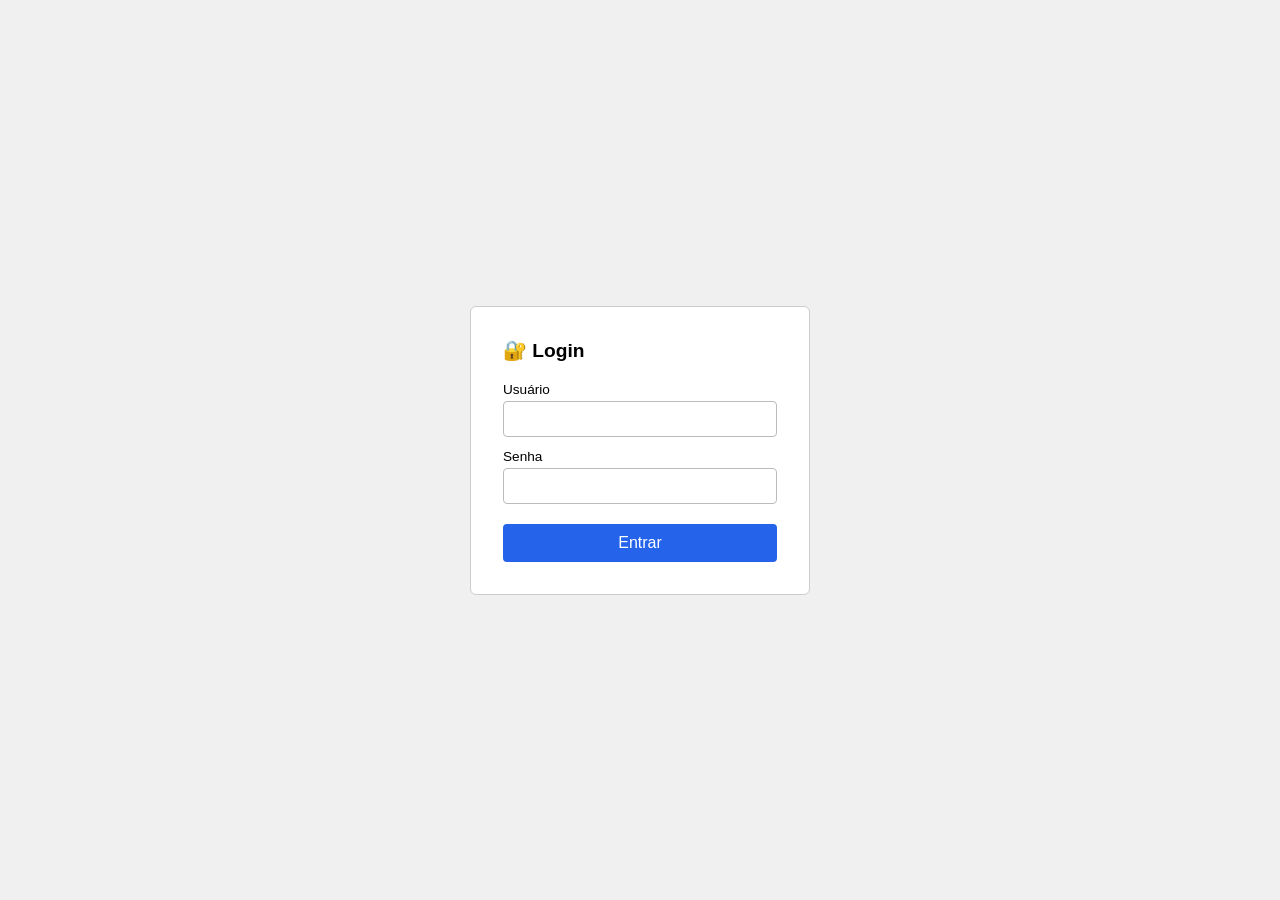
==== src/index.html @ 7e65fc4c "feat: substituir select de cliente por search box autocomplete no modal de agendamento" ====
<!DOCTYPE html>
<html lang="pt-BR">

<head>
  <meta charset="UTF-8" />
  <meta name="viewport" content="width=device-width, initial-scale=1" />
  <title>Agenda</title>
  <link rel="stylesheet" href="./css/style.css" />
  <style>
    /* ── Autocomplete cliente ── */
    .cliente-search-wrapper {
      position: relative;
    }
    .cliente-search-wrapper input {
      width: 100%;
    }
    #agend-cliente-dropdown {
      display: none;
      position: absolute;
      top: calc(100% + 2px);
      left: 0;
      right: 0;
      background: var(--surface, #fff);
      border: 1px solid var(--border, #ddd);
      border-radius: var(--radius, 6px);
      box-shadow: 0 4px 16px rgba(0,0,0,.12);
      max-height: 220px;
      overflow-y: auto;
      z-index: 1000;
    }
    #agend-cliente-dropdown.open {
      display: block;
    }
    .cliente-option {
      padding: 9px 12px;
      cursor: pointer;
      font-size: 13px;
      border-bottom: 1px solid var(--border, #eee);
      transition: background .12s;
    }
    .cliente-option:last-child {
      border-bottom: none;
    }
    .cliente-option:hover,
    .cliente-option.focused {
      background: var(--primary-light, #e8f4f5);
    }
    .cliente-option span.match {
      font-weight: 700;
      color: var(--primary, #01696f);
    }
    .cliente-option .sub {
      font-size: 11px;
      color: var(--text-muted, #888);
      margin-left: 4px;
    }
    .cliente-search-clear {
      position: absolute;
      right: 10px;
      top: 50%;
      transform: translateY(-50%);
      background: none;
      border: none;
      cursor: pointer;
      color: var(--text-muted, #888);
      font-size: 16px;
      line-height: 1;
      display: none;
      padding: 0;
    }
  </style>
</head>

<body>
  <div id="app">

    <aside id="sidebar">
      <div class="brand">
        <img src="./logo.png" alt="Beauty &amp; Beauty" class="sidebar-logo">
      </div>
      <nav>
        <a class="nav-link" data-page="dashboard"><span class="icon">📊</span> Dashboard</a>
        <a class="nav-link" data-page="calendario"><span class="icon">📅</span> Calendário</a>
        <a class="nav-link" data-page="agendamentos"><span class="icon">📋</span> Agendamentos</a>
        <a class="nav-link" data-page="clientes"><span class="icon">👤</span> Clientes</a>
        <a class="nav-link" data-page="procedimentos"><span class="icon">💆</span> Procedimentos</a>
        <a class="nav-link" data-page="financeiro"><span class="icon">💰</span> Financeiro</a>
        <a class="nav-link" data-page="promocoes"><span class="icon">🏷️</span> Promoções</a>
      </nav>
    </aside>

    <main id="content">
      <div id="page-dashboard" class="page"></div>
      <div id="page-calendario" class="page hidden"></div>
      <div id="page-agendamentos" class="page hidden"></div>
      <div id="page-clientes" class="page hidden"></div>
      <div id="page-procedimentos" class="page hidden"></div>
      <div id="page-financeiro" class="page hidden"></div>
      <div id="page-promocoes" class="page hidden"></div>
    </main>
  </div>

  <div id="toast-container"></div>

<!-- ══════════════════════════════════════════════════════
     MODAL — AGENDAMENTO
══════════════════════════════════════════════════════ -->
<div id="modal-agendamento" class="modal-overlay hidden" onclick="fecharModal('modal-agendamento')">
  <div class="modal modal-lg" onclick="event.stopPropagation()">
    <div class="modal-header">
      <h2 id="modal-agend-title">Novo Agendamento</h2>
      <button class="modal-close" onclick="fecharModal('modal-agendamento')">✕</button>
    </div>
    <div class="modal-body">
      <input type="hidden" id="agend-id"/>
      <input type="hidden" id="agend-cliente"/>

      <!-- Cliente + Data/Hora -->
      <div class="form-row">
        <div class="form-group" style="flex:2">
          <label>Cliente *</label>
          <div class="cliente-search-wrapper">
            <input
              type="text"
              id="agend-cliente-input"
              placeholder="🔍 Buscar cliente pelo nome..."
              autocomplete="off"
              oninput="_agendFiltrarClientes(this.value)"
              onkeydown="_agendSearchKeydown(event)"
              onfocus="_agendFiltrarClientes(this.value)"
            />
            <button class="cliente-search-clear" id="agend-cliente-clear" onclick="_agendLimparCliente()" tabindex="-1">×</button>
            <div id="agend-cliente-dropdown"></div>
          </div>
        </div>
        <div class="form-group" style="flex:1">
          <label>Data e Hora *</label>
          <input type="datetime-local" id="agend-data-hora"
            onchange="_agendDataHora = this.value; _agendRecalcularPromocao()"/>
        </div>
      </div>

      <!-- Procedimentos -->
      <div class="form-group">
        <label style="display:flex;justify-content:space-between;align-items:center">
          <span>Procedimentos *</span>
          <button class="btn btn-secondary btn-sm" onclick="_agendAdicionarProc()">+ Adicionar</button>
        </label>
        <div id="agend-procs-lista" style="display:flex;flex-direction:column;gap:8px;margin-top:4px"></div>
      </div>

      <!-- Totais -->
      <div style="display:flex;gap:16px;margin-top:4px;background:var(--surface-2);border-radius:var(--radius);padding:10px 14px">
        <span style="font-size:12px;color:var(--text-muted)">
          ⏱ Duração total: <strong id="agend-total-duracao">0 min</strong>
        </span>
        <span style="font-size:12px;color:var(--text-muted)">
          💰 Subtotal: <strong id="agend-total-valor">R$ 0,00</strong>
        </span>
      </div>

      <!-- Promoção info -->
      <div id="agend-promo-info"></div>

      <!-- Controles de promoção (apenas gerente) -->
      <div id="agend-promo-controles" style="display:none;gap:8px;margin-top:6px;flex-wrap:wrap;align-items:center">
        <button class="btn btn-secondary btn-sm" onclick="
          _agendAplicarPromoAuto = true;
          _agendPromoOverrideId  = null;
          const v = document.getElementById('agend-valor');
          v.dataset.manualOverride = '0';
          _agendRecalcularPromocao();
        ">🔄 Reaplicar promoção automática</button>

        <button class="btn btn-secondary btn-sm" onclick="
          _agendAplicarPromoAuto = false;
          _agendPromoOverrideId  = null;
          _agendPromocaoAtual    = null;
          document.getElementById('agend-promo-info').innerHTML = '';
          _agendRecalcular();
        ">❌ Remover promoção</button>
      </div>

      <!-- Valor cobrado + Status -->
      <div class="form-row" style="margin-top:8px">
        <div class="form-group" style="flex:1">
          <label id="agend-valor-label">Valor cobrado (R$)</label>
          <input type="number" id="agend-valor" step="0.01" min="0"
            oninput="this.dataset.manualOverride = '1'"
            placeholder="0,00"/>
        </div>
        <div class="form-group" style="flex:1">
          <label>Status</label>
          <select id="agend-status">
            <option value="agendado">🕐 Agendado</option>
            <option value="concluido">✅ Concluído</option>
            <option value="cancelado">❌ Cancelado</option>
          </select>
        </div>
      </div>

      <!-- Observações -->
      <div class="form-group">
        <label>Observações</label>
        <textarea id="agend-obs" rows="2" placeholder="Observações opcionais..."></textarea>
      </div>
    </div>

    <div class="modal-footer">
      <button id="agend-whatsapp-btn" class="btn btn-whatsapp"
        style="display:none;margin-right:auto"
        onclick="_agendWhatsApp()">
        💬 WhatsApp
      </button>
      <button class="btn btn-secondary" onclick="fecharModal('modal-agendamento')">Cancelar</button>
      <button class="btn btn-primary" onclick="salvarAgendamento()">💾 Salvar</button>
    </div>
  </div>
</div>

<!-- ══════════════════════════════════════════════════════
     MODAL — PROMOÇÃO
══════════════════════════════════════════════════════ -->
<div id="modal-promocao" class="modal-overlay hidden">
  <div class="modal modal-lg">
    <div class="modal-header">
      <h2 id="modal-promo-title">Nova Promoção</h2>
      <button class="modal-close" onclick="fecharModal('modal-promocao')">✕</button>
    </div>
    <div class="modal-body">
      <input type="hidden" id="promo-id"/>

      <!-- Nome + Ativa -->
      <div class="form-row">
        <div class="form-group" style="flex:3">
          <label>Nome *</label>
          <input type="text" id="promo-nome" placeholder="Ex: Combo Verão"/>
        </div>
        <div class="form-group" style="flex:1;display:flex;align-items:center;gap:8px;padding-top:22px">
          <input type="checkbox" id="promo-ativa" style="width:auto"/>
          <label for="promo-ativa" style="margin:0;cursor:pointer;text-transform:none;font-size:13px;letter-spacing:0">Ativa</label>
        </div>
      </div>

      <!-- Tipo desconto + Valor -->
      <div class="form-row">
        <div class="form-group">
          <label>Tipo de Desconto</label>
          <select id="promo-tipo-desconto" onchange="_promoAtualizarLabelValor()">
            <option value="percentual">% Percentual — ex: 10% de desconto</option>
            <option value="reais">R$ Subtrair — ex: R$ 50 de desconto no total</option>
            <option value="valor_fixo">R$ Valor Fixo — substitui o total por um valor definido</option>
          </select>
        </div>
        <div class="form-group">
          <label id="promo-label-valor">Percentual de Desconto (%)</label>
          <input type="number" id="promo-valor-desconto" step="0.01" min="0" placeholder="Ex: 10 (= 10%)"/>
        </div>
      </div>

      <!-- Modo + Qtd mínima + Limite -->
      <div class="form-row">
        <div class="form-group">
          <label>Modo de Aplicação</label>
          <select id="promo-modo-itens">
            <option value="lista_fechada">Combo fechado — todos os itens das regras</option>
            <option value="minimo">Mínimo — basta atingir a quantidade mínima</option>
          </select>
        </div>
        <div class="form-group">
          <label title="Só usado no modo Mínimo: quantos itens precisam estar no agendamento para a promoção ser aplicada">Itens mínimos ❓</label>
          <input type="number" id="promo-qtd-min" min="1" placeholder="Ex: 2 (modo Mínimo)"/>
        </div>
        <div class="form-group">
          <label>Limite de Usos</label>
          <input type="number" id="promo-limite-usos" min="1" placeholder="Ilimitado"/>
        </div>
      </div>

      <!-- Vigência -->
      <div class="form-row">
        <div class="form-group">
          <label>Data Início</label>
          <input type="date" id="promo-data-inicio"/>
        </div>
        <div class="form-group">
          <label>Data Fim</label>
          <input type="date" id="promo-data-fim"/>
        </div>
      </div>

      <!-- Dias da semana -->
      <div class="form-group">
        <label>Dias da Semana <span style="font-weight:400;text-transform:none;letter-spacing:0">(vazio = todos os dias)</span></label>
        <div id="promo-dias-semana" style="display:flex;flex-wrap:wrap;gap:10px;margin-top:6px">
          <label style="display:flex;align-items:center;gap:4px;cursor:pointer;font-weight:400;text-transform:none;letter-spacing:0;font-size:13px"><input type="checkbox" value="0" style="width:auto"/> Dom</label>
          <label style="display:flex;align-items:center;gap:4px;cursor:pointer;font-weight:400;text-transform:none;letter-spacing:0;font-size:13px"><input type="checkbox" value="1" style="width:auto"/> Seg</label>
          <label style="display:flex;align-items:center;gap:4px;cursor:pointer;font-weight:400;text-transform:none;letter-spacing:0;font-size:13px"><input type="checkbox" value="2" style="width:auto"/> Ter</label>
          <label style="display:flex;align-items:center;gap:4px;cursor:pointer;font-weight:400;text-transform:none;letter-spacing:0;font-size:13px"><input type="checkbox" value="3" style="width:auto"/> Qua</label>
          <label style="display:flex;align-items:center;gap:4px;cursor:pointer;font-weight:400;text-transform:none;letter-spacing:0;font-size:13px"><input type="checkbox" value="4" style="width:auto"/> Qui</label>
          <label style="display:flex;align-items:center;gap:4px;cursor:pointer;font-weight:400;text-transform:none;letter-spacing:0;font-size:13px"><input type="checkbox" value="5" style="width:auto"/> Sex</label>
          <label style="display:flex;align-items:center;gap:4px;cursor:pointer;font-weight:400;text-transform:none;letter-spacing:0;font-size:13px"><input type="checkbox" value="6" style="width:auto"/> Sáb</label>
        </div>
      </div>

      <!-- Regras de itens -->
      <div class="form-group" style="margin-top:4px">
        <label style="font-weight:700">Regras de Itens</label>
        <p style="font-size:12px;color:var(--text-muted);margin-bottom:8px;text-transform:none;letter-spacing:0;font-weight:400">
          Defina quais procedimentos/variantes fazem parte desta promoção.
        </p>
        <table style="margin-bottom:10px">
          <thead>
            <tr>
              <th>Procedimento</th>
              <th>Variante</th>
              <th style="text-align:center;width:60px">Qtd</th>
              <th style="width:40px"></th>
            </tr>
          </thead>
          <tbody id="promo-regras-tbody"></tbody>
        </table>

        <!-- Formulário de nova regra -->
        <div style="background:var(--surface-2,var(--color-surface-offset));border:1px solid var(--border,var(--color-border));border-radius:8px;padding:12px">
          <p class="section-label" style="margin-bottom:10px">Adicionar item à regra</p>
          <div class="form-row" style="align-items:flex-end">
            <div class="form-group" style="margin-bottom:0">
              <label>Procedimento</label>
              <select id="promo-regra-proc" onchange="_promoOnProcChange()">
                <option value="">— Selecione —</option>
              </select>
            </div>
            <div class="form-group" style="margin-bottom:0">
              <label>Variante <span style="font-weight:400;text-transform:none;letter-spacing:0">(opcional)</span></label>
              <select id="promo-regra-var">
                <option value="">— Nenhuma / Qualquer variante —</option>
              </select>
            </div>
            <div class="form-group" style="margin-bottom:0;max-width:90px">
              <label>Quantidade</label>
              <input type="number" id="promo-regra-qtd" value="1" min="1"/>
            </div>
            <div style="padding-bottom:0">
              <button class="btn btn-secondary btn-sm" onclick="_promoAdicionarRegra()">+ Adicionar</button>
            </div>
          </div>
        </div>
      </div>
    </div>

    <div class="modal-footer">
      <button class="btn btn-secondary" onclick="fecharModal('modal-promocao')">Cancelar</button>
      <button class="btn btn-primary" onclick="salvarPromocao()">💾 Salvar</button>
    </div>
  </div>
</div>

  <!-- ═══ MODAL CLIENTE (Ficha de Anamnese) ═══ -->
  <div id="modal-cliente" class="modal-overlay hidden">
    <div class="modal modal-lg">
      <div class="modal-header">
        <h2 id="modal-cliente-title">Nova Ficha de Anamnese</h2>
        <button class="modal-close" onclick="fecharModal('modal-cliente')">✕</button>
      </div>
      <div class="modal-body" style="min-height:480px">
        <input type="hidden" id="cli-id" />

        <div class="tabs">
          <button class="tab-btn active" onclick="switchTab('tab-dados',this)">📋 Dados Pessoais</button>
          <button class="tab-btn" onclick="switchTab('tab-proc',this)">💆 Procedimentos</button>
          <button class="tab-btn" onclick="switchTab('tab-saude',this)">🏥 Saúde</button>
        </div>

        <!-- ABA 1 — DADOS PESSOAIS -->
        <div id="tab-dados" class="tab-content" style="min-height:420px">
          <div class="form-row">
            <div class="form-group" style="grid-column:1/-1">
              <label>Nome Completo *</label>
              <input type="text" id="cli-nome" />
            </div>
          </div>
          <div class="form-row">
            <div class="form-group">
              <label>Data de Nascimento</label>
              <input type="date" id="cli-nasc" />
            </div>
            <div class="form-group">
              <label>CPF *</label>
              <input type="text" id="cli-cpf" placeholder="000.000.000-00" maxlength="14" required
                oninput="formatarCPF(this)" />
            </div>
          </div>
          <div class="form-row">
            <div class="form-group">
              <label>Telefone / WhatsApp *</label>
              <input type="tel" id="cli-telefone" placeholder="(00) 00000-0000" maxlength="15" required
                oninput="formatarTelefone(this)" />
            </div>
          </div>
          <div class="form-row">
            <div class="form-group" style="grid-column:1/-1">
              <label>Endereço</label>
              <input type="text" id="cli-endereco" />
            </div>
          </div>
          <div class="form-row">
            <div class="form-group">
              <label>Cidade</label>
              <input type="text" id="cli-cidade" />
            </div>
            <div class="form-group" style="max-width:100px">
              <label>UF</label>
              <input type="text" id="cli-uf" maxlength="2" placeholder="GO" />
            </div>
          </div>
        </div>

        <!-- ABA 2 — PROCEDIMENTOS -->
        <div id="tab-proc" class="tab-content hidden" style="min-height:420px">
          <p class="section-label">Procedimentos de interesse</p>
          <div id="cli-proc-interesse-list" class="check-group" style="flex-wrap:wrap;gap:10px">
            <!-- preenchido via JS -->
          </div>
        </div>

        <!-- ABA 3 — SAÚDE -->
        <div id="tab-saude" class="tab-content hidden" style="min-height:420px">
          <div class="anamnese-row">
            <span>Medicamento em uso?</span>
            <label><input type="radio" name="r-med" value="1" /> Sim</label>
            <label><input type="radio" name="r-med" value="0" checked /> Não</label>
            <input type="text" id="cli-med-qual" placeholder="Qual?" class="inline-input" />
          </div>
          <div class="anamnese-row">
            <span>Roacutan?</span>
            <label><input type="radio" name="r-roac" value="1" /> Sim</label>
            <label><input type="radio" name="r-roac" value="0" checked /> Não</label>
            <span style="margin-left:12px">Tto. Vitiligo?</span>
            <label><input type="radio" name="r-vitil" value="1" /> Sim</label>
            <label><input type="radio" name="r-vitil" value="0" checked /> Não</label>
          </div>
          <div class="anamnese-row">
            <span>Alergia a medicamento?</span>
            <label><input type="radio" name="r-alergia" value="1" /> Sim</label>
            <label><input type="radio" name="r-alergia" value="0" checked /> Não</label>
            <input type="text" id="cli-alergia-qual" placeholder="Qual?" class="inline-input" />
          </div>
          <div class="anamnese-row">
            <span>Tratamento dermato/estético?</span>
            <label><input type="radio" name="r-derm" value="1" /> Sim</label>
            <label><input type="radio" name="r-derm" value="0" checked /> Não</label>
            <input type="text" id="cli-derm-qual" placeholder="Qual?" class="inline-input" />
            <span style="margin-left:8px">Ácidos?</span>
            <label><input type="radio" name="r-acidos" value="1" /> Sim</label>
            <label><input type="radio" name="r-acidos" value="0" checked /> Não</label>
          </div>
          <div class="anamnese-row">
            <span>Já fez cirurgia?</span>
            <label><input type="radio" name="r-cir" value="1" /> Sim</label>
            <label><input type="radio" name="r-cir" value="0" checked /> Não</label>
            <input type="text" id="cli-cir-qual" placeholder="Qual?" class="inline-input" />
          </div>
          <div class="anamnese-row">
            <span>Anticoncepcional?</span>
            <label><input type="radio" name="r-anti" value="1" /> Sim</label>
            <label><input type="radio" name="r-anti" value="0" checked /> Não</label>
            <input type="text" id="cli-anti-qual" placeholder="Especifique" class="inline-input" />
          </div>
          <div class="anamnese-row">
            <span>Histórico oncológico?</span>
            <label><input type="radio" name="r-onco" value="1" /> Sim</label>
            <label><input type="radio" name="r-onco" value="0" checked /> Não</label>
            <input type="text" id="cli-onco-qual" placeholder="Qual?" class="inline-input" />
          </div>
          <div class="anamnese-row">
            <span>Acompanhamento médico?</span>
            <label><input type="radio" name="r-acomp" value="1" /> Sim</label>
            <label><input type="radio" name="r-acomp" value="0" checked /> Não</label>
            <input type="text" id="cli-acomp-qual" placeholder="Qual?" class="inline-input" />
          </div>
          <div class="anamnese-row">
            <span>Epilepsia?</span>
            <label><input type="radio" name="r-epil" value="1" /> Sim</label>
            <label><input type="radio" name="r-epil" value="0" checked /> Não</label>
          </div>
          <div class="anamnese-row">
            <span>Alteração hormonal?</span>
            <label><input type="radio" name="r-horm" value="1" /> Sim</label>
            <label><input type="radio" name="r-horm" value="0" checked /> Não</label>
            <input type="text" id="cli-horm-qual" placeholder="Qual?" class="inline-input" />
            <span style="margin-left:8px">Hirsutismo?</span>
            <label><input type="radio" name="r-hirsu" value="1" /> Sim</label>
            <label><input type="radio" name="r-hirsu" value="0" checked /> Não</label>
          </div>
          <div class="anamnese-row">
            <span>Gestante?</span>
            <label><input type="radio" name="r-gest" value="1" /> Sim</label>
            <label><input type="radio" name="r-gest" value="0" checked /> Não</label>
            <span style="margin-left:10px">Lactante?</span>
            <label><input type="radio" name="r-lact" value="1" /> Sim</label>
            <label><input type="radio" name="r-lact" value="0" checked /> Não</label>
            <span style="margin-left:10px">Herpes?</span>
            <label><input type="radio" name="r-herpes" value="1" /> Sim</label>
            <label><input type="radio" name="r-herpes" value="0" checked /> Não</label>
          </div>
          <div class="form-group" style="margin-top:14px">
            <label>Observações gerais</label>
            <textarea id="cli-obs" rows="3"></textarea>
          </div>

          <!-- ── Físico / Pele (unificado na aba Saúde) ── -->
          <hr style="margin:18px 0;border-color:var(--border)"/>
          <p class="section-label" style="margin-bottom:10px">🧬 Características Físicas</p>
          <div class="form-row">
            <div class="form-group">
              <label>Cor dos olhos</label>
              <select id="cli-olhos">
                <option value="">Selecione</option>
                <option>Castanhos</option>
                <option>Pretos</option>
                <option>Verdes</option>
                <option>Azuis</option>
                <option>Mel</option>
                <option>Cinzas</option>
              </select>
            </div>
            <div class="form-group">
              <label>Cor dos cabelos</label>
              <select id="cli-cabelos">
                <option value="">Selecione</option>
                <option>Pretos</option>
                <option>Castanho escuro</option>
                <option>Castanho claro</option>
                <option>Loiros</option>
                <option>Ruivos</option>
                <option>Grisalhos</option>
                <option>Brancos</option>
              </select>
            </div>
            <div class="form-group">
              <label>Cor dos pelos</label>
              <select id="cli-pelos">
                <option value="">Selecione</option>
                <option>Negros</option>
                <option>Castanhos</option>
                <option>Loiros</option>
                <option>Ruivos</option>
                <option>Grisalhos</option>
                <option>Brancos/Finos</option>
              </select>
            </div>
          </div>
          <div class="anamnese-row" style="margin-top:8px">
            <span>Tomou sol nos últimos 30 dias?</span>
            <label><input type="radio" name="r-sol" value="1" /> Sim</label>
            <label><input type="radio" name="r-sol" value="0" checked /> Não</label>
            <input type="text" id="cli-sol-quando" placeholder="Quando?" class="inline-input" />
          </div>
        </div>

      </div>
      <div class="modal-footer">
        <button class="btn btn-secondary" onclick="fecharModal('modal-cliente')">Cancelar</button>
        <button class="btn btn-primary" onclick="salvarCliente()">💾 Salvar Ficha</button>
      </div>
    </div>
  </div>

<!-- ══════════════════════════════════════════════════════
     MODAL — PRONTUÁRIO
══════════════════════════════════════════════════════ -->
<div id="modal-prontuario" class="modal-overlay hidden" onclick="fecharModal('modal-prontuario')">
  <div class="modal modal-lg" onclick="event.stopPropagation()" style="max-width:700px">
    <div class="modal-header">
      <h2 id="modal-pront-title">Prontuário</h2>
      <button class="modal-close" onclick="fecharModal('modal-prontuario')">✕</button>
    </div>
    <div class="modal-body" style="min-height:480px">

      <div style="display:flex;justify-content:flex-end;margin-bottom:16px">
        <button class="btn btn-primary btn-sm" onclick="prontAbrirNovaAnotacao()">
          ✏️ + Nova Anotação
        </button>
      </div>

      <div id="pront-form" class="hidden" style="
        background:var(--surface-2);
        border:1px solid var(--border);
        border-radius:var(--radius);
        padding:14px 16px;
        margin-bottom:20px
      ">
        <input type="hidden" id="pront-edit-id" />
        <div class="form-group" style="margin-bottom:10px">
          <label>Fitzpatrick desta sessão</label>
          <select id="pront-fitz">
            <option value="0">— Não informado —</option>
            <option value="1">Tipo I — Sempre queima, nunca bronzeia</option>
            <option value="2">Tipo II — Sempre queima, bronzeia com dificuldade</option>
            <option value="3">Tipo III — Às vezes queima, sempre bronzeia</option>
            <option value="4">Tipo IV — Raramente queima, bronzeia facilmente</option>
            <option value="5">Tipo V — Queima muito raramente, bronzeia muito facilmente</option>
            <option value="6">Tipo VI — Nunca queima, bronzeia muito facilmente</option>
          </select>
        </div>
        <div class="form-group">
          <label>Anotação</label>
          <textarea id="pront-texto" rows="4" placeholder="Registre observações, evolução, intercorrências..."></textarea>
        </div>
        <div style="display:flex;gap:8px;justify-content:flex-end;margin-top:8px">
          <button class="btn btn-secondary btn-sm" onclick="prontCancelarForm()">Cancelar</button>
          <button class="btn btn-primary btn-sm" onclick="prontSalvarAnotacao()">💾 Salvar</button>
        </div>
      </div>

      <div id="pront-timeline">
        <!-- preenchido via JS -->
      </div>

    </div>
    <div class="modal-footer">
      <button class="btn btn-secondary" onclick="fecharModal('modal-prontuario')">Fechar</button>
    </div>
  </div>
</div>

  <!-- ═══ MODAL PROCEDIMENTO ═══ -->
  <div id="modal-procedimento" class="modal-overlay hidden">
    <div class="modal">
      <div class="modal-header">
        <h2 id="modal-proc-title">Novo Procedimento</h2>
        <button class="modal-close" onclick="fecharModal('modal-procedimento')">✕</button>
      </div>
      <div class="modal-body">
        <input type="hidden" id="proc-id" />
        <div class="form-group">
          <label>Nome *</label>
          <input type="text" id="proc-nome" />
        </div>
        <div class="form-group">
          <label>Descrição</label>
          <input type="text" id="proc-desc" />
        </div>
        <div class="check-group" style="margin-bottom:12px;gap:20px">
          <label>
            <input type="checkbox" id="proc-tem-variantes" onchange="_toggleVariantes()" />
            Possui variantes (preços/durações diferentes)
          </label>
        </div>

        <!-- sem variantes -->
        <div id="proc-campos-fixos" class="form-row">
          <div class="form-group">
            <label>Duração (min)</label>
            <input type="number" id="proc-duracao" value="60" min="1" />
          </div>
          <div class="form-group">
            <label>Valor (R$)</label>
            <input type="number" id="proc-valor" step="0.01" min="0" />
          </div>
        </div>

        <!-- com variantes -->
        <div id="proc-campos-variantes" class="hidden">
          <p class="section-label">Variantes</p>
          <table style="margin-bottom:12px">
            <thead>
              <tr>
                <th>Nome</th>
                <th>Descrição</th>
                <th>Duração</th>
                <th>Valor</th>
                <th></th>
              </tr>
            </thead>
            <tbody id="variantes-tbody"></tbody>
          </table>
          <div style="background:var(--color-surface-offset);border-radius:var(--radius-md);padding:12px">
            <p class="section-label" style="margin-bottom:8px">Adicionar / Editar variante</p>
            <input type="hidden" id="var-idx" />
            <div class="form-row">
              <div class="form-group">
                <label>Nome *</label>
                <input type="text" id="var-nome" placeholder="Ex: Perna Inteira" />
              </div>
              <div class="form-group">
                <label>Descrição</label>
                <input type="text" id="var-desc" placeholder="Opcional" />
              </div>
            </div>
            <div class="form-row">
              <div class="form-group">
                <label>Duração (min)</label>
                <input type="number" id="var-dur" value="30" min="1" />
              </div>
              <div class="form-group">
                <label>Valor (R$)</label>
                <input type="number" id="var-valor" step="0.01" min="0" />
              </div>
              <div class="form-group" style="align-self:flex-end">
                <button class="btn btn-primary" onclick="_adicionarOuEditarVariante()">+ Confirmar</button>
              </div>
            </div>
          </div>
        </div>
      </div>
      <div class="modal-footer">
        <button class="btn btn-secondary" onclick="fecharModal('modal-procedimento')">Cancelar</button>
        <button class="btn btn-primary" onclick="salvarProcedimento()">💾 Salvar</button>
      </div>
    </div>
  </div>

<!-- ══════════════════════════════════════════════════
     MODAL — BLOQUEIO DE HORÁRIO
══════════════════════════════════════════════════ -->
<div id="modal-bloqueio" class="modal-overlay hidden" onclick="fecharModal('modal-bloqueio')">
  <div class="modal" onclick="event.stopPropagation()">
    <div class="modal-header">
      <h2 id="modal-bloqueio-title">Novo Bloqueio</h2>
      <button class="modal-close" onclick="fecharModal('modal-bloqueio')">✕</button>
    </div>
    <div class="modal-body">
      <input type="hidden" id="bloqueio-id"/>
      <div class="form-group">
        <label>Título</label>
        <input type="text" id="bloqueio-titulo" placeholder="Ex: Almoço, Manutenção..."/>
      </div>
      <div class="form-row">
        <div class="form-group">
          <label>Início *</label>
          <input type="datetime-local" id="bloqueio-inicio"/>
        </div>
        <div class="form-group">
          <label>Fim *</label>
          <input type="datetime-local" id="bloqueio-fim"/>
        </div>
      </div>
      <div class="form-group">
        <label>Motivo</label>
        <textarea id="bloqueio-motivo" rows="2" placeholder="Opcional..."></textarea>
      </div>
      <div class="form-group" style="display:flex;align-items:center;gap:8px">
        <input type="checkbox" id="bloqueio-recorrente" style="width:auto"/>
        <label for="bloqueio-recorrente" style="margin:0;cursor:pointer;text-transform:none;font-size:13px;letter-spacing:0">Recorrente (semanal)</label>
      </div>
    </div>
    <div class="modal-footer">
      <button class="btn btn-secondary" onclick="fecharModal('modal-bloqueio')">Cancelar</button>
      <button class="btn btn-primary" onclick="salvarBloqueio()">💾 Salvar</button>
    </div>
  </div>
</div>

  <script src="./js/utils.js"></script>
  <script src="./js/api.js"></script>
  <script src="./js/calendario.js"></script>
  <script src="./js/clientes.js"></script>
  <script src="./js/procedimentos.js"></script>
  <script src="./js/agendamentos.js"></script>
  <script src="./js/financeiro.js"></script>
  <script src="./js/promocoes.js"></script>
  <script src="./js/bloqueios.js"></script>
  <script src="./js/relatorios.js"></script>
  <script src="./js/logs.js"></script>
  <script src="./js/dashboard.js"></script>
  <script src="./js/usuarios.js"></script>
  <script src="./js/prontuario.js"></script>
  <script src="./js/app.js"></script>
</body>

</html>
---- src/css/style.css ----
.hidden {
  display: none !important;
}

:root {
  --rosa: #d0c6d1;
  --rosa-botao: #815aa4;
  --rosa-light: #f8b4d9;
  --rosa-dark: #815aa4;
  --bg: #fdf6fb;
  --surface: #ffffff;
  --surface-2: #fef0f8;
  --border: #f0d6ea;
  --text: #2d1a26;
  --text-muted: #8a6478;
  --success: #2e7d32;
  --warning: #f57c00;
  --danger: #c62828;
  --info: #0277bd;
  --radius: 10px;
  --shadow: 0 2px 12px rgba(233, 30, 140, 0.08);
}

* {
  box-sizing: border-box;
  margin: 0;
  padding: 0;
}

html,
body {
  height: 100%;
  font-family: 'Segoe UI', sans-serif;
  background: var(--bg);
  color: var(--text);
  font-size: 14px;
}

/* ── LAYOUT ── */
#app {
  display: flex;
  height: 100vh;
}

#sidebar {
  width: 220px;
  min-width: 220px;
  background: linear-gradient(160deg, var(--rosa-dark), var(--rosa));
  color: white;
  display: flex;
  flex-direction: column;
  padding: 0;
  box-shadow: 2px 0 12px rgba(0, 0, 0, 0.15);
}

#sidebar .brand {
  padding: 16px 12px;
  border-bottom: 1px solid rgba(255, 255, 255, 0.2);
  display: flex;
  align-items: center;
  justify-content: center;
}

.sidebar-logo {
  width: 100%;
  max-width: 190px;
  height: auto;
  object-fit: contain;
  border-radius: 6px;
  background: white;
  padding: 8px 10px;
}

#sidebar nav {
  flex: 1;
  padding: 12px 0;
}

#sidebar nav a {
  display: flex;
  align-items: center;
  gap: 10px;
  padding: 11px 20px;
  color: rgba(255, 255, 255, 0.85);
  text-decoration: none;
  font-size: 13.5px;
  transition: background 0.15s, color 0.15s;
  cursor: pointer;
}

#sidebar nav a:hover,
#sidebar nav a.active {
  background: rgba(255, 255, 255, 0.18);
  color: white;
}

#sidebar nav a .icon {
  font-size: 16px;
  width: 20px;
  text-align: center;
}

#content {
  flex: 1;
  overflow-y: auto;
  padding: 28px 32px;
}

/* ── HEADER DA PÁGINA ── */
.page-header {
  display: flex;
  justify-content: space-between;
  align-items: center;
  margin-bottom: 24px;
}

.page-header h1 {
  font-size: 22px;
  font-weight: 700;
  color: var(--rosa-dark);
}

/* ── BOTÕES ── */
.btn {
  display: inline-flex;
  align-items: center;
  gap: 6px;
  padding: 8px 16px;
  border-radius: var(--radius);
  border: none;
  cursor: pointer;
  font-size: 13px;
  font-weight: 500;
  transition: filter 0.15s, transform 0.1s;
}

.btn:hover {
  filter: brightness(0.92);
}

.btn:active {
  transform: scale(0.97);
}

.btn-primary {
  background: var(--rosa-botao);
  color: white;
}

.btn-secondary {
  background: var(--surface-2);
  color: var(--text);
  border: 1px solid var(--border);
}

.btn-success {
  background: #e8f5e9;
  color: var(--success);
  border: 1px solid #a5d6a7;
}

.btn-danger {
  background: #ffebee;
  color: var(--danger);
  border: 1px solid #ef9a9a;
}

.btn-warning {
  background: #fff3e0;
  color: var(--warning);
  border: 1px solid #ffcc80;
}

.btn-info {
  background: #e3f2fd;
  color: var(--info);
  border: 1px solid #90caf9;
}

.btn-sm {
  padding: 5px 10px;
  font-size: 12px;
}

.btn-icon {
  padding: 6px 8px;
}

/* ── CARDS ── */
.card {
  background: var(--surface);
  border-radius: var(--radius);
  border: 1px solid var(--border);
  box-shadow: var(--shadow);
  overflow: visible;
}

.card-header {
  padding: 14px 18px;
  font-weight: 600;
  font-size: 14px;
  background: var(--surface-2);
  border-bottom: 1px solid var(--border);
  display: flex;
  justify-content: space-between;
  align-items: center;
}

.card-body {
  padding: 18px;
}

/* ── TABELAS ── */
table {
  width: 100%;
  border-collapse: collapse;
}

thead th {
  padding: 10px 14px;
  text-align: left;
  font-size: 12px;
  text-transform: uppercase;
  letter-spacing: 0.5px;
  color: var(--text-muted);
  background: var(--surface-2);
  border-bottom: 1px solid var(--border);
}

tbody td {
  padding: 11px 14px;
  border-bottom: 1px solid var(--border);
  vertical-align: middle;
}

tbody tr:last-child td {
  border-bottom: none;
}

tbody tr:hover {
  background: var(--surface-2);
}

/* ── FORMULÁRIOS ── */
.form-group {
  margin-bottom: 16px;
}

.form-group label {
  display: block;
  font-size: 12px;
  font-weight: 600;
  color: var(--text-muted);
  margin-bottom: 5px;
  text-transform: uppercase;
  letter-spacing: 0.4px;
}

.form-row {
  display: grid;
  grid-template-columns: repeat(auto-fit, minmax(180px, 1fr));
  gap: 14px;
}

input,
select,
textarea {
  width: 100%;
  padding: 9px 12px;
  border: 1px solid var(--border);
  border-radius: 8px;
  font-size: 13.5px;
  color: var(--text);
  background: var(--surface);
  transition: border-color 0.15s, box-shadow 0.15s;
  outline: none;
}

input:focus,
select:focus,
textarea:focus {
  border-color: var(--rosa);
  box-shadow: 0 0 0 3px rgba(233, 30, 140, 0.12);
}

textarea {
  resize: vertical;
  min-height: 70px;
}

/* ── MODAL ── */
.modal-overlay {
  position: fixed;
  inset: 0;
  background: rgba(0, 0, 0, 0.45);
  display: flex;
  align-items: center;
  justify-content: center;
  z-index: 1000;
  padding: 20px;
}

.modal-overlay.hidden {
  display: none;
}

.modal {
  background: var(--surface);
  border-radius: 14px;
  width: 100%;
  max-width: 560px;
  max-height: 90vh;
  overflow-y: auto;
  box-shadow: 0 20px 60px rgba(0, 0, 0, 0.3);
  animation: modalIn 0.2s ease;
}

@keyframes modalIn {
  from {
    opacity: 0;
    transform: scale(0.95) translateY(-10px);
  }

  to {
    opacity: 1;
    transform: none;
  }
}

.modal-header {
  padding: 18px 22px;
  display: flex;
  justify-content: space-between;
  align-items: center;
  border-bottom: 1px solid var(--border);
}

.modal-header h2 {
  font-size: 16px;
  font-weight: 700;
  color: var(--rosa-dark);
}

.modal-close {
  background: none;
  border: none;
  font-size: 20px;
  cursor: pointer;
  color: var(--text-muted);
  padding: 4px 8px;
  border-radius: 6px;
}

.modal-close:hover {
  background: var(--surface-2);
}

.modal-body {
  padding: 22px;
}

.modal-footer {
  padding: 14px 22px;
  border-top: 1px solid var(--border);
  display: flex;
  justify-content: flex-end;
  gap: 10px;
}

/* ── STATUS BADGES ── */
.badge {
  display: inline-block;
  padding: 3px 10px;
  border-radius: 20px;
  font-size: 11px;
  font-weight: 600;
  text-transform: uppercase;
  letter-spacing: 0.4px;
}

.badge-agendado {
  background: #e3f2fd;
  color: var(--info);
}

.badge-concluido {
  background: #e8f5e9;
  color: var(--success);
}

.badge-cancelado {
  background: #ffebee;
  color: var(--danger);
}

/* ── KPI CARDS ── */
.kpi-grid {
  display: grid;
  grid-template-columns: repeat(auto-fit, minmax(180px, 1fr));
  gap: 16px;
  margin-bottom: 24px;
}

.kpi-card {
  background: var(--surface);
  border-radius: var(--radius);
  border: 1px solid var(--border);
  padding: 18px 20px;
  box-shadow: var(--shadow);
}

.kpi-card .kpi-label {
  font-size: 11px;
  text-transform: uppercase;
  letter-spacing: 0.5px;
  color: var(--text-muted);
  margin-bottom: 6px;
}

.kpi-card .kpi-value {
  font-size: 26px;
  font-weight: 700;
  color: var(--rosa-dark);
}

.kpi-card .kpi-sub {
  font-size: 12px;
  color: var(--text-muted);
  margin-top: 4px;
}

/* ── CALENDÁRIO ── */
#calendario-container {
  display: flex;
  flex-direction: column;
  gap: 16px;
}

.cal-toolbar {
  display: flex;
  align-items: center;
  gap: 12px;
  background: var(--surface);
  border: 1px solid var(--border);
  border-radius: var(--radius);
  padding: 12px 16px;
  box-shadow: var(--shadow);
}

.cal-toolbar h2 {
  font-size: 16px;
  font-weight: 700;
  flex: 1;
}

.cal-view-btns {
  display: flex;
  gap: 6px;
}

.cal-view-btns button {
  padding: 6px 14px;
  border-radius: 8px;
  border: 1px solid var(--border);
  background: var(--surface-2);
  cursor: pointer;
  font-size: 13px;
  transition: background 0.15s;
}

.cal-view-btns button.active {
  background: var(--rosa-botao);
  color: white;
  border-color: var(--rosa);
}

/* Calendário mês */
.cal-month {
  background: var(--surface);
  border-radius: var(--radius);
  border: 1px solid var(--border);
  overflow: visible;
}

.cal-month-header {
  display: grid;
  grid-template-columns: repeat(7, minmax(0, 1fr));
  background: var(--surface-2);
  border-bottom: 1px solid var(--border);
}

.cal-month-header div {
  text-align: center;
  padding: 8px;
  font-size: 11px;
  font-weight: 600;
  text-transform: uppercase;
  color: var(--text-muted);
}

.cal-month-grid {
  display: grid;
  grid-template-columns: repeat(7, minmax(0, 1fr));
}

.cal-day {
  min-height: 90px;
  padding: 6px;
  border-right: 1px solid var(--border);
  border-bottom: 1px solid var(--border);
  cursor: pointer;
  transition: background 0.12s;
}

.cal-day:hover {
  background: var(--surface-2);
}

.cal-day.outro-mes {
  opacity: 0.35;
}

.cal-day.hoje {
  background: #fce4f3;
}

.btn-rosa {
  background: var(--rosa);
  color: var(--rosa-dark);
  border: 1px solid var(--rosa-dark);
  font-weight: 600;
}
.btn-rosa:hover {
  background: var(--rosa-dark);
  color: white;
}

.btn-whatsapp {
  background: #25D366;
  color: #fff;
  border: none;
}
.btn-whatsapp:hover {
  background: #1ebe5d;
}

.cal-day .dia-num {
  font-size: 12px;
  font-weight: 600;
  color: var(--text-muted);
  margin-bottom: 4px;
}

.cal-day.hoje .dia-num {
  color: var(--rosa-botao);
}

.cal-evento {
  font-size: 11px;
  padding: 2px 5px;
  border-radius: 4px;
  background: var(--rosa-light);
  color: var(--rosa-dark);
  margin-bottom: 2px;
  white-space: nowrap;
  overflow: hidden;
  text-overflow: ellipsis;
  cursor: pointer;
}

.cal-evento.concluido {
  background: #c8e6c9;
  color: #1b5e10;
}

.cal-evento.cancelado {
  background: #ffcdd2;
  color: #b71c1c;
}

/* Calendário semana / dia */



.cal-week-header {
  display: grid;
  border-bottom: 1px solid var(--border);
  background: var(--surface-2);
}

.cal-week-header div {
  padding: 10px;
  text-align: center;
  font-size: 12px;
  font-weight: 600;
  border-right: 1px solid var(--border);
}

.cal-week-body {
  display: grid;
  overflow-y: auto;
  max-height: 600px;
}


.cal-hour-label {
  padding: 4px 8px;
  font-size: 11px;
  color: var(--text-muted);
  width: 52px;
  text-align: right;
  border-right: 1px solid var(--border);
}

.cal-hour-cell {
  border-right: 1px solid var(--border);
  padding: 2px;
  position: relative;
}

.cal-agend-block {
  background: var(--rosa-light);
  border-left: 3px solid var(--rosa);
  border-radius: 4px;
  padding: 3px 6px;
  font-size: 11px;
  margin-bottom: 2px;
  cursor: pointer;
}

.cal-agend-block:hover {
  filter: brightness(0.95);
}

/* ── CALENDÁRIO SEMANA ── */
.cal-week-wrap {
  background: var(--surface);
  border-radius: var(--radius);
  border: 1px solid var(--border);
  overflow: hidden;
}

.cal-week-table {
  width: 100%;
  border-collapse: collapse;
  table-layout: fixed;
}

.cal-week-th-hora {
  width: 60px;
  background: var(--surface-2);
  border-bottom: 1px solid var(--border);
  border-right: 1px solid var(--border);
}

.cal-week-th-dia {
  background: var(--surface-2);
  border-bottom: 1px solid var(--border);
  border-right: 1px solid var(--border);
  padding: 10px 6px;
  text-align: center;
  font-size: 12px;
  font-weight: 600;
}

.cal-week-th-dia:last-child {
  border-right: none;
}

.cal-week-th-dia span {
  display: block;
  color: var(--text-muted);
  font-weight: 500;
}

.cal-week-th-dia strong {
  font-size: 14px;
  color: var(--text);
}

.cal-week-th-dia.hoje {
  background: #fce4f3;
}

.cal-week-th-dia.hoje strong {
  color: var(--rosa-dark);
}

.cal-week-hora {
  width: 60px;
  padding: 8px 8px 0 8px;
  font-size: 11px;
  color: var(--text-muted);
  text-align: right;
  vertical-align: top;
  border-right: 1px solid var(--border);
  border-bottom: 1px solid var(--border);
  white-space: nowrap;
  background: var(--surface);
}

.cal-week-cell {
  border-right: 1px solid var(--border);
  border-bottom: 1px solid var(--border);
  padding: 3px;
  vertical-align: top;
  height: 52px;
}

.cal-week-cell:last-child {
  border-right: none;
}

.cal-agend-block {
  background: var(--rosa);
  color: var(--rosa-dark);
  border-radius: 6px;
  padding: 3px 7px;
  font-size: 11px;
  font-weight: 600;
  cursor: pointer;
  margin-bottom: 2px;
  white-space: nowrap;
  overflow: hidden;
  text-overflow: ellipsis;
  transition: filter 0.15s;
}

.cal-agend-block:hover {
  filter: brightness(0.93);
}

/* ── TOAST ── */
#toast-container {
  position: fixed;
  bottom: 24px;
  right: 24px;
  z-index: 2000;
  display: flex;
  flex-direction: column;
  gap: 8px;
}

.toast {
  padding: 12px 18px;
  border-radius: 10px;
  color: white;
  font-size: 13px;
  font-weight: 500;
  min-width: 220px;
  box-shadow: 0 4px 20px rgba(0, 0, 0, 0.2);
  animation: toastIn 0.25s ease;
}

@keyframes toastIn {
  from {
    opacity: 0;
    transform: translateY(10px);
  }

  to {
    opacity: 1;
    transform: none;
  }
}

.toast-success {
  background: #2e7d32;
}

.toast-error {
  background: #c62828;
}

.toast-info {
  background: var(--rosa-dark);
}

/* ── SEARCH ── */
.search-bar {
  display: flex;
  gap: 10px;
  margin-bottom: 16px;
}

.search-bar input {
  max-width: 320px;
}

/* ── EMPTY STATE ── */
.empty-state {
  text-align: center;
  padding: 48px 24px;
  color: var(--text-muted);
}

.empty-state .icon {
  font-size: 48px;
  margin-bottom: 12px;
}

.empty-state p {
  font-size: 14px;
}

/* ── Abas do modal ── */
.tabs {
  display: flex;
  gap: 4px;
  border-bottom: 2px solid var(--border);
  margin-bottom: 18px;
}

.tab-btn {
  background: none;
  border: none;
  padding: 8px 16px;
  font-size: 13px;
  font-weight: 500;
  color: var(--text-muted);
  border-radius: 6px 6px 0 0;
  cursor: pointer;
  transition: all .15s;
}

.tab-btn:hover {
  background: var(--surface-2);
  color: var(--text);
}

.tab-btn.active {
  background: var(--rosa-light, #fce4ec);
  color: var(--rosa-dark);
  border-bottom: 2px solid var(--rosa-dark);
  margin-bottom: -2px;
}

.tab-content {
  animation: fadeIn .15s ease;
}

.tab-content.hidden {
  display: none;
}

/* ── Linhas de anamnese (Sim/Não) ── */
.anamnese-row {
  display: flex;
  align-items: center;
  gap: 10px;
  padding: 7px 0;
  border-bottom: 1px solid var(--border);
  flex-wrap: wrap;
  font-size: 13px;
}

.anamnese-row span {
  color: var(--text);
  font-weight: 500;
  min-width: fit-content;
}

.anamnese-row label {
  display: flex;
  align-items: center;
  gap: 4px;
  cursor: pointer;
  color: var(--text-muted);
  white-space: nowrap;
}

.inline-input {
  flex: 1;
  min-width: 120px;
  max-width: 240px;
  padding: 4px 8px;
  border: 1px solid var(--border);
  border-radius: 4px;
  font-size: 12px;
  background: var(--surface-2);
}

/* ── Checkboxes de método ── */
.check-group {
  display: flex;
  gap: 18px;
  flex-wrap: wrap;
}

.check-group label {
  display: flex;
  align-items: center;
  gap: 6px;
  font-size: 13px;
  cursor: pointer;
  color: var(--text);
}

.section-label {
  font-size: 11px;
  font-weight: 700;
  text-transform: uppercase;
  letter-spacing: .5px;
  color: var(--text-muted);
  margin-bottom: 8px;
}

/* ── Fitzpatrick ── */
.fitzpatrick-grid {
  display: flex;
  flex-direction: column;
  gap: 6px;
  margin-top: 8px;
}

.fitz-option {
  display: flex;
  align-items: flex-start;
  gap: 8px;
  padding: 8px 10px;
  border-radius: 6px;
  cursor: pointer;
  border: 1px solid transparent;
  transition: all .15s;
}

.fitz-option:hover {
  background: var(--surface-2);
  border-color: var(--border);
}

.fitz-option input[type=radio]:checked+span {
  color: var(--rosa-dark);
  font-weight: 600;
}

.fitz-option span {
  font-size: 13px;
  line-height: 1.4;
}

/* ── Modal grande ── */
.modal-lg {
  max-width: 700px;
}

@keyframes fadeIn {
  from {
    opacity: 0;
    transform: translateY(4px);
  }

  to {
    opacity: 1;
    transform: none;
  }
}


/* ── STATUS SELECT INLINE ── */
.status-wrapper {
  position: relative;
  display: inline-block;
}

.status-pill {
  display: inline-flex;
  align-items: center;
  gap: 5px;
  padding: 5px 12px;
  border-radius: 20px;
  font-size: 11px;
  font-weight: 600;
  cursor: pointer;
  user-select: none;
  transition: filter 0.15s;
  white-space: nowrap;
}

.status-pill:hover {
  filter: brightness(0.92);
}

.status-pill::after {
  content: ' ▾';
  font-size: 9px;
  opacity: 0.7;
}

.status-pill-agendado {
  background: #e3f2fd;
  color: #0277bd;
}

.status-pill-atrasado {
  background: #fff3e0;
  color: #e65100;
}

.status-pill-concluido {
  background: #e8f5e9;
  color: #2e7d32;
}

.status-pill-cancelado {
  background: #ffebee;
  color: #c62828;
}

.status-dropdown {
  display: none;
  position: fixed;
  /* <- fixed ao invés de absolute, evita corte pela tabela */
  z-index: 9999;
  background: white;
  border: 1px solid var(--border);
  border-radius: 10px;
  box-shadow: 0 8px 24px rgba(0, 0, 0, 0.13);
  min-width: 155px;
  overflow: hidden;
  animation: dropIn 0.12s ease;
}

.status-dropdown.open {
  display: block;
}

@keyframes dropIn {
  from {
    opacity: 0;
    transform: translateY(-4px);
  }

  to {
    opacity: 1;
    transform: none;
  }
}

.status-dropdown-item {
  display: flex;
  align-items: center;
  gap: 8px;
  padding: 9px 14px;
  font-size: 12px;
  font-weight: 600;
  cursor: pointer;
  transition: background 0.1s;
  border-bottom: 1px solid var(--border);
}

.status-dropdown-item:last-child {
  border-bottom: none;
}

.status-dropdown-item:hover {
  background: var(--surface-2);
}

.status-dot {
  width: 9px;
  height: 9px;
  border-radius: 50%;
  flex-shrink: 0;
}

.dot-agendado {
  background: #0277bd;
}

.dot-atrasado {
  background: #e65100;
}

.dot-concluido {
  background: #2e7d32;
}

.dot-cancelado {
  background: #c62828;
}
}

/* ── ROSA HOVER (para gráficos) ── */
:root {
  --rosa-hover: #a67bc5;
}

/* ── BADGES ── */
.badge {
  display: inline-block;
  padding: 2px 8px;
  border-radius: 20px;
  font-size: 11px;
  font-weight: 600;
  text-transform: capitalize;
}
.badge-agendado  { background: #e3f2fd; color: var(--info); }
.badge-concluido { background: #e8f5e9; color: var(--success); }
.badge-cancelado { background: #ffebee; color: var(--danger); }
.badge-atrasado  { background: #fff3e0; color: var(--warning); }

/* ── RESPONSIVIDADE ── */
@media (max-width: 768px) {
  #app {
    flex-direction: column;
  }
  #sidebar {
    width: 100%;
    min-width: unset;
    flex-direction: row;
    overflow-x: auto;
    padding: 0;
  }
  #sidebar .brand {
    display: none;
  }
  #sidebar nav {
    display: flex;
    flex-direction: row;
    gap: 0;
    padding: 0;
    overflow-x: auto;
  }
  #sidebar nav .nav-link {
    white-space: nowrap;
    padding: 10px 14px;
    font-size: 12px;
  }
  #sidebar nav hr {
    display: none;
  }
  #content {
    padding: 12px;
  }
  .kpi-grid {
    grid-template-columns: 1fr 1fr;
  }
  .form-row {
    flex-direction: column;
  }
  .modal.modal-lg {
    width: 98%;
    max-width: 98%;
  }
}

@media (max-width: 480px) {
  .kpi-grid {
    grid-template-columns: 1fr;
  }
  .cal-month-grid {
    font-size: 11px;
  }
}

/* ── SCROLLBAR PERSONALIZADA ── */
::-webkit-scrollbar {
  width: 6px;
  height: 6px;
}
::-webkit-scrollbar-track {
  background: transparent;
}
::-webkit-scrollbar-thumb {
  background: var(--border);
  border-radius: 3px;
}
::-webkit-scrollbar-thumb:hover {
  background: var(--text-muted);
}

/* ── ANIMAÇÃO DE FADE-IN PARA PÁGINAS ── */
.page:not(.hidden) {
  animation: fadeIn 0.2s ease;
}
@keyframes fadeIn {
  from { opacity: 0; transform: translateY(4px); }
  to   { opacity: 1; transform: none; }
}

/* ── CARD HEADER ── */
.card-header {
  padding: 14px 18px;
  font-weight: 700;
  font-size: 14px;
  border-bottom: 1px solid var(--border);
  background: var(--surface-2);
  border-radius: var(--radius) var(--radius) 0 0;
}
.card-body {
  padding: 14px 18px;
}

/* ── SEÇÃO LABEL ── */
.section-label {
  font-size: 12px;
  font-weight: 700;
  text-transform: uppercase;
  letter-spacing: 0.5px;
  color: var(--text-muted);
  margin-bottom: 8px;
}

/* ── TOOLTIP ── */
[title] {
  cursor: help;
}

/* ── LOADING SPINNER ── */
.spinner {
  display: inline-block;
  width: 20px;
  height: 20px;
  border: 2px solid var(--border);
  border-top-color: var(--rosa-botao);
  border-radius: 50%;
  animation: spin 0.6s linear infinite;
}
@keyframes spin {
  to { transform: rotate(360deg); }
}
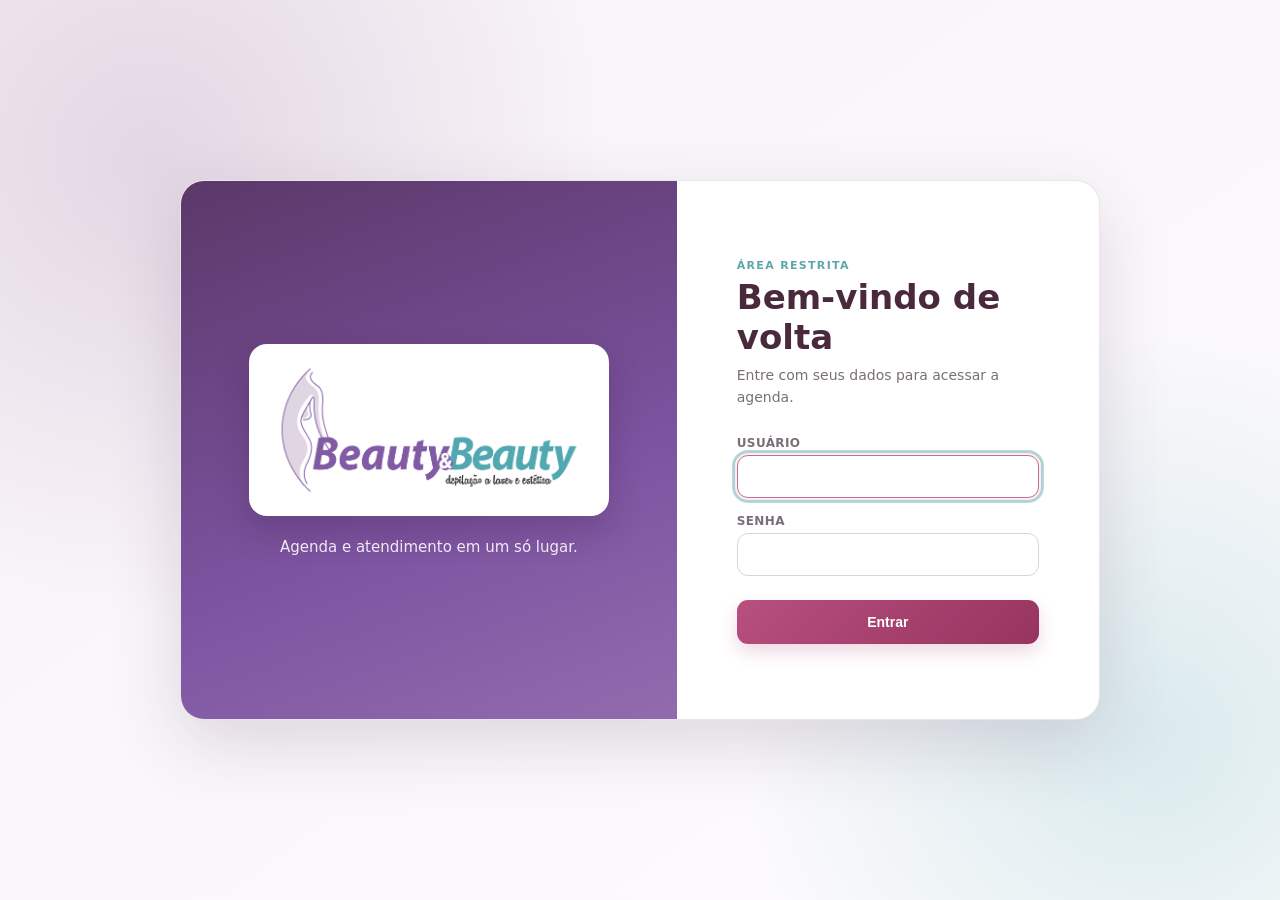
==== commit 91ba7bef: "Refactor agenda flows and update UI across scheduling modules" ====
--- a/src/index.html
+++ b/src/index.html
@@ -5,7 +5,7 @@
   <meta charset="UTF-8" />
   <meta name="viewport" content="width=device-width, initial-scale=1" />
   <title>Agenda</title>
-  <link rel="stylesheet" href="./css/style.css" />
+  <link rel="stylesheet" href="./css/style.css?v=20260714.release" />
   <style>
     /* ── Autocomplete cliente ── */
     .cliente-search-wrapper {
@@ -76,16 +76,16 @@
 
     <aside id="sidebar">
       <div class="brand">
-        <img src="./logo.png" alt="Beauty &amp; Beauty" class="sidebar-logo">
+        <img src="./logo-transparent.png" alt="Beauty &amp; Beauty" class="sidebar-logo">
       </div>
       <nav>
-        <a class="nav-link" data-page="dashboard"><span class="icon">📊</span> Dashboard</a>
-        <a class="nav-link" data-page="calendario"><span class="icon">📅</span> Calendário</a>
-        <a class="nav-link" data-page="agendamentos"><span class="icon">📋</span> Agendamentos</a>
-        <a class="nav-link" data-page="clientes"><span class="icon">👤</span> Clientes</a>
-        <a class="nav-link" data-page="procedimentos"><span class="icon">💆</span> Procedimentos</a>
-        <a class="nav-link" data-page="financeiro"><span class="icon">💰</span> Financeiro</a>
-        <a class="nav-link" data-page="promocoes"><span class="icon">🏷️</span> Promoções</a>
+        <a href="#dashboard" class="nav-link" data-page="dashboard"><span class="icon" data-icon="dashboard"></span> Dashboard</a>
+        <a href="#calendario" class="nav-link" data-page="calendario"><span class="icon" data-icon="calendar"></span> Calendário</a>
+        <a href="#agendamentos" class="nav-link" data-page="agendamentos"><span class="icon" data-icon="appointments"></span> Agendamentos</a>
+        <a href="#clientes" class="nav-link" data-page="clientes"><span class="icon" data-icon="clients"></span> Clientes</a>
+        <a href="#procedimentos" class="nav-link" data-page="procedimentos"><span class="icon" data-icon="procedures"></span> Procedimentos</a>
+        <a href="#financeiro" class="nav-link" data-page="financeiro"><span class="icon" data-icon="finance"></span> Financeiro</a>
+        <a href="#promocoes" class="nav-link" data-page="promocoes"><span class="icon" data-icon="promos"></span> Promoções</a>
       </nav>
     </aside>
 
@@ -109,7 +109,7 @@
   <div class="modal modal-lg" onclick="event.stopPropagation()">
     <div class="modal-header">
       <h2 id="modal-agend-title">Novo Agendamento</h2>
-      <button class="modal-close" onclick="fecharModal('modal-agendamento')">✕</button>
+      <button class="modal-close" aria-label="Fechar" onclick="fecharModal('modal-agendamento')"></button>
     </div>
     <div class="modal-body">
       <input type="hidden" id="agend-id"/>
@@ -123,7 +123,7 @@
             <input
               type="text"
               id="agend-cliente-input"
-              placeholder="🔍 Buscar cliente pelo nome..."
+              placeholder="Buscar cliente pelo nome..."
               autocomplete="off"
               oninput="_agendFiltrarClientes(this.value)"
               onkeydown="_agendSearchKeydown(event)"
@@ -142,25 +142,27 @@
 
       <!-- Procedimentos -->
       <div class="form-group">
-        <label style="display:flex;justify-content:space-between;align-items:center">
-          <span>Procedimentos *</span>
-          <button class="btn btn-secondary btn-sm" onclick="_agendAdicionarProc()">+ Adicionar</button>
-        </label>
+        <div class="procedure-section-header">
+          <span class="procedure-section-title">Procedimentos *</span>
+          <button type="button" class="btn btn-secondary btn-sm" onclick="_agendAdicionarProc()">+ Adicionar</button>
+        </div>
         <div id="agend-procs-lista" style="display:flex;flex-direction:column;gap:8px;margin-top:4px"></div>
       </div>
 
       <!-- Totais -->
-      <div style="display:flex;gap:16px;margin-top:4px;background:var(--surface-2);border-radius:var(--radius);padding:10px 14px">
+      <div class="appointment-summary">
         <span style="font-size:12px;color:var(--text-muted)">
-          ⏱ Duração total: <strong id="agend-total-duracao">0 min</strong>
+          Duração total: <strong id="agend-total-duracao">0 min</strong>
         </span>
         <span style="font-size:12px;color:var(--text-muted)">
-          💰 Subtotal: <strong id="agend-total-valor">R$ 0,00</strong>
+          Subtotal: <strong id="agend-total-valor">R$ 0,00</strong>
         </span>
       </div>
 
       <!-- Promoção info -->
       <div id="agend-promo-info"></div>
+
+      <div id="agend-conflict-alert" class="schedule-alert hidden" role="alert"></div>
 
       <!-- Controles de promoção (apenas gerente) -->
       <div id="agend-promo-controles" style="display:none;gap:8px;margin-top:6px;flex-wrap:wrap;align-items:center">
@@ -170,7 +172,7 @@
           const v = document.getElementById('agend-valor');
           v.dataset.manualOverride = '0';
           _agendRecalcularPromocao();
-        ">🔄 Reaplicar promoção automática</button>
+        ">Reaplicar promoção automática</button>
 
         <button class="btn btn-secondary btn-sm" onclick="
           _agendAplicarPromoAuto = false;
@@ -178,7 +180,7 @@
           _agendPromocaoAtual    = null;
           document.getElementById('agend-promo-info').innerHTML = '';
           _agendRecalcular();
-        ">❌ Remover promoção</button>
+        ">Remover promoção</button>
       </div>
 
       <!-- Valor cobrado + Status -->
@@ -192,9 +194,9 @@
         <div class="form-group" style="flex:1">
           <label>Status</label>
           <select id="agend-status">
-            <option value="agendado">🕐 Agendado</option>
-            <option value="concluido">✅ Concluído</option>
-            <option value="cancelado">❌ Cancelado</option>
+            <option value="agendado">Agendado</option>
+            <option value="concluido">Concluído</option>
+            <option value="cancelado">Cancelado</option>
           </select>
         </div>
       </div>
@@ -207,13 +209,12 @@
     </div>
 
     <div class="modal-footer">
-      <button id="agend-whatsapp-btn" class="btn btn-whatsapp"
-        style="display:none;margin-right:auto"
+      <button type="button" id="agend-whatsapp-btn" class="btn btn-whatsapp appointment-context-action hidden"
         onclick="_agendWhatsApp()">
-        💬 WhatsApp
+        WhatsApp
       </button>
       <button class="btn btn-secondary" onclick="fecharModal('modal-agendamento')">Cancelar</button>
-      <button class="btn btn-primary" onclick="salvarAgendamento()">💾 Salvar</button>
+      <button class="btn btn-primary" onclick="salvarAgendamento()">Salvar agendamento</button>
     </div>
   </div>
 </div>
@@ -221,11 +222,52 @@
 <!-- ══════════════════════════════════════════════════════
      MODAL — PROMOÇÃO
 ══════════════════════════════════════════════════════ -->
+<!-- Alerta operacional exibido quando um atendimento atinge o horario marcado. -->
+<div id="modal-agendamento-alerta" class="modal-overlay appointment-alert-overlay hidden"
+  role="dialog" aria-modal="true" aria-labelledby="agend-alert-title">
+  <div class="appointment-alert-card">
+    <div class="appointment-alert-topline">
+      <span class="appointment-alert-pulse" aria-hidden="true"></span>
+      <span>Horário do atendimento</span>
+      <span id="agend-alert-queue" class="appointment-alert-queue hidden"></span>
+    </div>
+    <div id="agend-alert-primary">
+      <div class="appointment-alert-icon" aria-hidden="true"><span data-icon="clock"></span></div>
+      <p class="appointment-alert-kicker">É agora</p>
+      <h2 id="agend-alert-title">Atendimento agendado</h2>
+      <p id="agend-alert-procedure" class="appointment-alert-procedure"></p>
+      <time id="agend-alert-time" class="appointment-alert-time"></time>
+      <p class="appointment-alert-question">Como está o atendimento?</p>
+      <div class="appointment-alert-actions" aria-label="Atualizar situação do atendimento">
+        <button type="button" class="appointment-alert-action is-present" onclick="_agendResponderAlerta('concluido')">
+          <strong>Está presente</strong><span>Concluir atendimento</span>
+        </button>
+        <button type="button" class="appointment-alert-action is-late" onclick="_agendResponderAlerta('atrasado')">
+          <strong>Está atrasado</strong><span>Manter como atrasado</span>
+        </button>
+        <button type="button" class="appointment-alert-action is-absent" onclick="_agendResponderAlerta('cancelado')">
+          <strong>Não compareceu</strong><span>Cancelar agendamento</span>
+        </button>
+      </div>
+    </div>
+    <div id="agend-alert-whatsapp" class="appointment-alert-whatsapp hidden">
+      <div class="appointment-alert-icon is-whatsapp" aria-hidden="true"><span data-icon="whatsapp"></span></div>
+      <p class="appointment-alert-kicker">Cliente atrasado</p>
+      <h2>Deseja enviar uma mensagem?</h2>
+      <p id="agend-alert-whatsapp-copy">Podemos abrir o WhatsApp com uma mensagem pronta para o cliente.</p>
+      <div class="appointment-alert-whatsapp-actions">
+        <button type="button" id="agend-alert-send-whatsapp" class="btn btn-whatsapp" onclick="_agendEnviarWhatsAppAlerta()">Enviar pelo WhatsApp</button>
+        <button type="button" class="btn btn-secondary" onclick="_agendFinalizarAlerta()">Agora não</button>
+      </div>
+    </div>
+  </div>
+</div>
+
 <div id="modal-promocao" class="modal-overlay hidden">
   <div class="modal modal-lg">
     <div class="modal-header">
       <h2 id="modal-promo-title">Nova Promoção</h2>
-      <button class="modal-close" onclick="fecharModal('modal-promocao')">✕</button>
+      <button class="modal-close" aria-label="Fechar" onclick="fecharModal('modal-promocao')"></button>
     </div>
     <div class="modal-body">
       <input type="hidden" id="promo-id"/>
@@ -268,7 +310,7 @@
           </select>
         </div>
         <div class="form-group">
-          <label title="Só usado no modo Mínimo: quantos itens precisam estar no agendamento para a promoção ser aplicada">Itens mínimos ❓</label>
+          <label title="Só usado no modo Mínimo: quantos itens precisam estar no agendamento para a promoção ser aplicada">Itens mínimos</label>
           <input type="number" id="promo-qtd-min" min="1" placeholder="Ex: 2 (modo Mínimo)"/>
         </div>
         <div class="form-group">
@@ -351,25 +393,26 @@
 
     <div class="modal-footer">
       <button class="btn btn-secondary" onclick="fecharModal('modal-promocao')">Cancelar</button>
-      <button class="btn btn-primary" onclick="salvarPromocao()">💾 Salvar</button>
+      <button class="btn btn-primary" onclick="salvarPromocao()">Salvar promoção</button>
     </div>
   </div>
 </div>
 
   <!-- ═══ MODAL CLIENTE (Ficha de Anamnese) ═══ -->
-  <div id="modal-cliente" class="modal-overlay hidden">
+<div id="modal-cliente" class="modal-overlay hidden">
+  
     <div class="modal modal-lg">
       <div class="modal-header">
         <h2 id="modal-cliente-title">Nova Ficha de Anamnese</h2>
-        <button class="modal-close" onclick="fecharModal('modal-cliente')">✕</button>
+        <button class="modal-close" aria-label="Fechar" onclick="fecharModal('modal-cliente')"></button>
       </div>
       <div class="modal-body" style="min-height:480px">
-        <input type="hidden" id="cli-id" />
+        <input type="hidden" id="cli-id" value="">
 
         <div class="tabs">
-          <button class="tab-btn active" onclick="switchTab('tab-dados',this)">📋 Dados Pessoais</button>
-          <button class="tab-btn" onclick="switchTab('tab-proc',this)">💆 Procedimentos</button>
-          <button class="tab-btn" onclick="switchTab('tab-saude',this)">🏥 Saúde</button>
+          <button class="tab-btn active" onclick="switchTab('tab-dados',this)">Dados pessoais</button>
+          <button class="tab-btn" onclick="switchTab('tab-proc',this)">Procedimentos</button>
+          <button class="tab-btn" onclick="switchTab('tab-saude',this)">Saúde</button>
         </div>
 
         <!-- ABA 1 — DADOS PESSOAIS -->
@@ -377,42 +420,44 @@
           <div class="form-row">
             <div class="form-group" style="grid-column:1/-1">
               <label>Nome Completo *</label>
-              <input type="text" id="cli-nome" />
+              <input type="text" id="cli-nome">
             </div>
           </div>
           <div class="form-row">
             <div class="form-group">
               <label>Data de Nascimento</label>
-              <input type="date" id="cli-nasc" />
+              <input type="date" id="cli-nasc">
             </div>
             <div class="form-group">
               <label>CPF *</label>
-              <input type="text" id="cli-cpf" placeholder="000.000.000-00" maxlength="14" required
-                oninput="formatarCPF(this)" />
+              <input type="text" id="cli-cpf" placeholder="000.000.000-00" maxlength="14" oninput="formatarCPF(this)">
             </div>
           </div>
           <div class="form-row">
             <div class="form-group">
               <label>Telefone / WhatsApp *</label>
-              <input type="tel" id="cli-telefone" placeholder="(00) 00000-0000" maxlength="15" required
-                oninput="formatarTelefone(this)" />
+              <input type="tel" id="cli-telefone" placeholder="(00) 00000-0000" maxlength="15" required="" oninput="formatarTelefone(this)">
             </div>
           </div>
           <div class="form-row">
             <div class="form-group" style="grid-column:1/-1">
               <label>Endereço</label>
-              <input type="text" id="cli-endereco" />
+              <input type="text" id="cli-endereco">
             </div>
           </div>
           <div class="form-row">
             <div class="form-group">
               <label>Cidade</label>
-              <input type="text" id="cli-cidade" />
+              <input type="text" id="cli-cidade">
             </div>
             <div class="form-group" style="max-width:100px">
               <label>UF</label>
-              <input type="text" id="cli-uf" maxlength="2" placeholder="GO" />
-            </div>
+              <input type="text" id="cli-uf" maxlength="2" placeholder="GO">
+            </div>
+          </div>
+<div class="form-group" style="margin-top:14px">
+            <label>Observações gerais</label>
+            <textarea id="cli-obs" rows="3"></textarea>
           </div>
         </div>
 
@@ -420,98 +465,144 @@
         <div id="tab-proc" class="tab-content hidden" style="min-height:420px">
           <p class="section-label">Procedimentos de interesse</p>
           <div id="cli-proc-interesse-list" class="check-group" style="flex-wrap:wrap;gap:10px">
-            <!-- preenchido via JS -->
-          </div>
+    <label style="display:flex;align-items:center;gap:6px;padding:6px 12px;border:1px solid var(--border);border-radius:20px;cursor:pointer">
+      <input type="checkbox" value="18" data-laser="0">
+      BB Glow
+    </label>
+  
+    <label style="display:flex;align-items:center;gap:6px;padding:6px 12px;border:1px solid var(--border);border-radius:20px;cursor:pointer">
+      <input type="checkbox" value="12" data-laser="1">
+      Depilação a Laser
+    </label>
+  
+    <label style="display:flex;align-items:center;gap:6px;padding:6px 12px;border:1px solid var(--border);border-radius:20px;cursor:pointer">
+      <input type="checkbox" value="17" data-laser="0">
+      Dermaplaning
+    </label>
+  
+    <label style="display:flex;align-items:center;gap:6px;padding:6px 12px;border:1px solid var(--border);border-radius:20px;cursor:pointer">
+      <input type="checkbox" value="19" data-laser="0">
+      Hidra Gloss Lips
+    </label>
+  
+    <label style="display:flex;align-items:center;gap:6px;padding:6px 12px;border:1px solid var(--border);border-radius:20px;cursor:pointer">
+      <input type="checkbox" value="15" data-laser="0">
+      Led Terapia
+    </label>
+  
+    <label style="display:flex;align-items:center;gap:6px;padding:6px 12px;border:1px solid var(--border);border-radius:20px;cursor:pointer">
+      <input type="checkbox" value="14" data-laser="0">
+      Limpeza de Pele
+    </label>
+  
+    <label style="display:flex;align-items:center;gap:6px;padding:6px 12px;border:1px solid var(--border);border-radius:20px;cursor:pointer">
+      <input type="checkbox" value="16" data-laser="0">
+      Massagem Facial
+    </label>
+  
+    <label style="display:flex;align-items:center;gap:6px;padding:6px 12px;border:1px solid var(--border);border-radius:20px;cursor:pointer">
+      <input type="checkbox" value="20" data-laser="0">
+      Microagulhamento
+    </label>
+  
+    <label style="display:flex;align-items:center;gap:6px;padding:6px 12px;border:1px solid var(--border);border-radius:20px;cursor:pointer">
+      <input type="checkbox" value="21" data-laser="0">
+      Revitalização Facial
+    </label>
+  
+    <label style="display:flex;align-items:center;gap:6px;padding:6px 12px;border:1px solid var(--border);border-radius:20px;cursor:pointer">
+      <input type="checkbox" value="13" data-laser="0">
+      Ultracavitação
+    </label>
+  </div>
         </div>
 
         <!-- ABA 3 — SAÚDE -->
         <div id="tab-saude" class="tab-content hidden" style="min-height:420px">
           <div class="anamnese-row">
             <span>Medicamento em uso?</span>
-            <label><input type="radio" name="r-med" value="1" /> Sim</label>
-            <label><input type="radio" name="r-med" value="0" checked /> Não</label>
-            <input type="text" id="cli-med-qual" placeholder="Qual?" class="inline-input" />
+            <label><input type="radio" name="r-med" value="1"> Sim</label>
+            <label><input type="radio" name="r-med" value="0" checked=""> Não</label>
+            <input type="text" id="cli-med-qual" placeholder="Qual?" class="inline-input">
           </div>
           <div class="anamnese-row">
             <span>Roacutan?</span>
-            <label><input type="radio" name="r-roac" value="1" /> Sim</label>
-            <label><input type="radio" name="r-roac" value="0" checked /> Não</label>
+            <label><input type="radio" name="r-roac" value="1"> Sim</label>
+            <label><input type="radio" name="r-roac" value="0" checked=""> Não</label>
             <span style="margin-left:12px">Tto. Vitiligo?</span>
-            <label><input type="radio" name="r-vitil" value="1" /> Sim</label>
-            <label><input type="radio" name="r-vitil" value="0" checked /> Não</label>
+            <label><input type="radio" name="r-vitil" value="1"> Sim</label>
+            <label><input type="radio" name="r-vitil" value="0" checked=""> Não</label>
           </div>
           <div class="anamnese-row">
             <span>Alergia a medicamento?</span>
-            <label><input type="radio" name="r-alergia" value="1" /> Sim</label>
-            <label><input type="radio" name="r-alergia" value="0" checked /> Não</label>
-            <input type="text" id="cli-alergia-qual" placeholder="Qual?" class="inline-input" />
+            <label><input type="radio" name="r-alergia" value="1"> Sim</label>
+            <label><input type="radio" name="r-alergia" value="0" checked=""> Não</label>
+            <input type="text" id="cli-alergia-qual" placeholder="Qual?" class="inline-input">
           </div>
           <div class="anamnese-row">
             <span>Tratamento dermato/estético?</span>
-            <label><input type="radio" name="r-derm" value="1" /> Sim</label>
-            <label><input type="radio" name="r-derm" value="0" checked /> Não</label>
-            <input type="text" id="cli-derm-qual" placeholder="Qual?" class="inline-input" />
+            <label><input type="radio" name="r-derm" value="1"> Sim</label>
+            <label><input type="radio" name="r-derm" value="0" checked=""> Não</label>
+            <input type="text" id="cli-derm-qual" placeholder="Qual?" class="inline-input">
             <span style="margin-left:8px">Ácidos?</span>
-            <label><input type="radio" name="r-acidos" value="1" /> Sim</label>
-            <label><input type="radio" name="r-acidos" value="0" checked /> Não</label>
+            <label><input type="radio" name="r-acidos" value="1"> Sim</label>
+            <label><input type="radio" name="r-acidos" value="0" checked=""> Não</label>
           </div>
           <div class="anamnese-row">
             <span>Já fez cirurgia?</span>
-            <label><input type="radio" name="r-cir" value="1" /> Sim</label>
-            <label><input type="radio" name="r-cir" value="0" checked /> Não</label>
-            <input type="text" id="cli-cir-qual" placeholder="Qual?" class="inline-input" />
+            <label><input type="radio" name="r-cir" value="1"> Sim</label>
+            <label><input type="radio" name="r-cir" value="0" checked=""> Não</label>
+            <input type="text" id="cli-cir-qual" placeholder="Qual?" class="inline-input">
           </div>
           <div class="anamnese-row">
             <span>Anticoncepcional?</span>
-            <label><input type="radio" name="r-anti" value="1" /> Sim</label>
-            <label><input type="radio" name="r-anti" value="0" checked /> Não</label>
-            <input type="text" id="cli-anti-qual" placeholder="Especifique" class="inline-input" />
+            <label><input type="radio" name="r-anti" value="1"> Sim</label>
+            <label><input type="radio" name="r-anti" value="0" checked=""> Não</label>
+            <input type="text" id="cli-anti-qual" placeholder="Especifique" class="inline-input">
           </div>
           <div class="anamnese-row">
             <span>Histórico oncológico?</span>
-            <label><input type="radio" name="r-onco" value="1" /> Sim</label>
-            <label><input type="radio" name="r-onco" value="0" checked /> Não</label>
-            <input type="text" id="cli-onco-qual" placeholder="Qual?" class="inline-input" />
+            <label><input type="radio" name="r-onco" value="1"> Sim</label>
+            <label><input type="radio" name="r-onco" value="0" checked=""> Não</label>
+            <input type="text" id="cli-onco-qual" placeholder="Qual?" class="inline-input">
           </div>
           <div class="anamnese-row">
             <span>Acompanhamento médico?</span>
-            <label><input type="radio" name="r-acomp" value="1" /> Sim</label>
-            <label><input type="radio" name="r-acomp" value="0" checked /> Não</label>
-            <input type="text" id="cli-acomp-qual" placeholder="Qual?" class="inline-input" />
+            <label><input type="radio" name="r-acomp" value="1"> Sim</label>
+            <label><input type="radio" name="r-acomp" value="0" checked=""> Não</label>
+            <input type="text" id="cli-acomp-qual" placeholder="Qual?" class="inline-input">
           </div>
           <div class="anamnese-row">
             <span>Epilepsia?</span>
-            <label><input type="radio" name="r-epil" value="1" /> Sim</label>
-            <label><input type="radio" name="r-epil" value="0" checked /> Não</label>
+            <label><input type="radio" name="r-epil" value="1"> Sim</label>
+            <label><input type="radio" name="r-epil" value="0" checked=""> Não</label>
           </div>
           <div class="anamnese-row">
             <span>Alteração hormonal?</span>
-            <label><input type="radio" name="r-horm" value="1" /> Sim</label>
-            <label><input type="radio" name="r-horm" value="0" checked /> Não</label>
-            <input type="text" id="cli-horm-qual" placeholder="Qual?" class="inline-input" />
+            <label><input type="radio" name="r-horm" value="1"> Sim</label>
+            <label><input type="radio" name="r-horm" value="0" checked=""> Não</label>
+            <input type="text" id="cli-horm-qual" placeholder="Qual?" class="inline-input">
             <span style="margin-left:8px">Hirsutismo?</span>
-            <label><input type="radio" name="r-hirsu" value="1" /> Sim</label>
-            <label><input type="radio" name="r-hirsu" value="0" checked /> Não</label>
+            <label><input type="radio" name="r-hirsu" value="1"> Sim</label>
+            <label><input type="radio" name="r-hirsu" value="0" checked=""> Não</label>
           </div>
           <div class="anamnese-row">
             <span>Gestante?</span>
-            <label><input type="radio" name="r-gest" value="1" /> Sim</label>
-            <label><input type="radio" name="r-gest" value="0" checked /> Não</label>
+            <label><input type="radio" name="r-gest" value="1"> Sim</label>
+            <label><input type="radio" name="r-gest" value="0" checked=""> Não</label>
             <span style="margin-left:10px">Lactante?</span>
-            <label><input type="radio" name="r-lact" value="1" /> Sim</label>
-            <label><input type="radio" name="r-lact" value="0" checked /> Não</label>
+            <label><input type="radio" name="r-lact" value="1"> Sim</label>
+            <label><input type="radio" name="r-lact" value="0" checked=""> Não</label>
             <span style="margin-left:10px">Herpes?</span>
-            <label><input type="radio" name="r-herpes" value="1" /> Sim</label>
-            <label><input type="radio" name="r-herpes" value="0" checked /> Não</label>
-          </div>
-          <div class="form-group" style="margin-top:14px">
-            <label>Observações gerais</label>
-            <textarea id="cli-obs" rows="3"></textarea>
-          </div>
+            <label><input type="radio" name="r-herpes" value="1"> Sim</label>
+            <label><input type="radio" name="r-herpes" value="0" checked=""> Não</label>
+          </div>
+          
+
 
           <!-- ── Físico / Pele (unificado na aba Saúde) ── -->
-          <hr style="margin:18px 0;border-color:var(--border)"/>
-          <p class="section-label" style="margin-bottom:10px">🧬 Características Físicas</p>
+          <hr style="margin:18px 0;border-color:var(--border)">
+          <p class="section-label" style="margin-bottom:10px">Características físicas</p>
           <div class="form-row">
             <div class="form-group">
               <label>Cor dos olhos</label>
@@ -553,16 +644,16 @@
           </div>
           <div class="anamnese-row" style="margin-top:8px">
             <span>Tomou sol nos últimos 30 dias?</span>
-            <label><input type="radio" name="r-sol" value="1" /> Sim</label>
-            <label><input type="radio" name="r-sol" value="0" checked /> Não</label>
-            <input type="text" id="cli-sol-quando" placeholder="Quando?" class="inline-input" />
+            <label><input type="radio" name="r-sol" value="1"> Sim</label>
+            <label><input type="radio" name="r-sol" value="0" checked=""> Não</label>
+            <input type="text" id="cli-sol-quando" placeholder="Quando?" class="inline-input">
           </div>
         </div>
 
       </div>
       <div class="modal-footer">
         <button class="btn btn-secondary" onclick="fecharModal('modal-cliente')">Cancelar</button>
-        <button class="btn btn-primary" onclick="salvarCliente()">💾 Salvar Ficha</button>
+        <button class="btn btn-primary" onclick="salvarCliente()">Salvar ficha</button>
       </div>
     </div>
   </div>
@@ -574,16 +665,17 @@
   <div class="modal modal-lg" onclick="event.stopPropagation()" style="max-width:700px">
     <div class="modal-header">
       <h2 id="modal-pront-title">Prontuário</h2>
-      <button class="modal-close" onclick="fecharModal('modal-prontuario')">✕</button>
+      <button class="modal-close" aria-label="Fechar" onclick="fecharModal('modal-prontuario')"></button>
     </div>
     <div class="modal-body" style="min-height:480px">
 
       <div style="display:flex;justify-content:flex-end;margin-bottom:16px">
         <button class="btn btn-primary btn-sm" onclick="prontAbrirNovaAnotacao()">
-          ✏️ + Nova Anotação
+          Nova anotação
         </button>
       </div>
 
+      <!-- Formulário de anotação / edição -->
       <div id="pront-form" class="hidden" style="
         background:var(--surface-2);
         border:1px solid var(--border);
@@ -592,8 +684,14 @@
         margin-bottom:20px
       ">
         <input type="hidden" id="pront-edit-id" />
-        <div class="form-group" style="margin-bottom:10px">
-          <label>Fitzpatrick desta sessão</label>
+
+        <!-- Fitzpatrick — oculto por padrão, exibido via JS quando há laser -->
+        <div id="pront-fitz-row" class="form-group" style="display:none;margin-bottom:10px">
+          <label>Fitzpatrick desta sessão
+            <span style="font-weight:400;font-size:12px;color:var(--text-muted);text-transform:none;letter-spacing:0;margin-left:4px">
+              (visível pois há depilação a laser)
+            </span>
+          </label>
           <select id="pront-fitz">
             <option value="0">— Não informado —</option>
             <option value="1">Tipo I — Sempre queima, nunca bronzeia</option>
@@ -604,13 +702,14 @@
             <option value="6">Tipo VI — Nunca queima, bronzeia muito facilmente</option>
           </select>
         </div>
+
         <div class="form-group">
           <label>Anotação</label>
           <textarea id="pront-texto" rows="4" placeholder="Registre observações, evolução, intercorrências..."></textarea>
         </div>
         <div style="display:flex;gap:8px;justify-content:flex-end;margin-top:8px">
           <button class="btn btn-secondary btn-sm" onclick="prontCancelarForm()">Cancelar</button>
-          <button class="btn btn-primary btn-sm" onclick="prontSalvarAnotacao()">💾 Salvar</button>
+          <button class="btn btn-primary btn-sm" onclick="prontSalvarAnotacao()">Salvar</button>
         </div>
       </div>
 
@@ -630,7 +729,7 @@
     <div class="modal">
       <div class="modal-header">
         <h2 id="modal-proc-title">Novo Procedimento</h2>
-        <button class="modal-close" onclick="fecharModal('modal-procedimento')">✕</button>
+        <button class="modal-close" aria-label="Fechar" onclick="fecharModal('modal-procedimento')"></button>
       </div>
       <div class="modal-body">
         <input type="hidden" id="proc-id" />
@@ -643,6 +742,10 @@
           <input type="text" id="proc-desc" />
         </div>
         <div class="check-group" style="margin-bottom:12px;gap:20px">
+          <label>
+            <input type="checkbox" id="proc-is-laser" />
+            É um procedimento de depilação a laser
+          </label>
           <label>
             <input type="checkbox" id="proc-tem-variantes" onchange="_toggleVariantes()" />
             Possui variantes (preços/durações diferentes)
@@ -707,7 +810,7 @@
       </div>
       <div class="modal-footer">
         <button class="btn btn-secondary" onclick="fecharModal('modal-procedimento')">Cancelar</button>
-        <button class="btn btn-primary" onclick="salvarProcedimento()">💾 Salvar</button>
+        <button class="btn btn-primary" onclick="salvarProcedimento()">Salvar procedimento</button>
       </div>
     </div>
   </div>
@@ -719,7 +822,7 @@
   <div class="modal" onclick="event.stopPropagation()">
     <div class="modal-header">
       <h2 id="modal-bloqueio-title">Novo Bloqueio</h2>
-      <button class="modal-close" onclick="fecharModal('modal-bloqueio')">✕</button>
+      <button class="modal-close" aria-label="Fechar" onclick="fecharModal('modal-bloqueio')"></button>
     </div>
     <div class="modal-body">
       <input type="hidden" id="bloqueio-id"/>
@@ -748,26 +851,26 @@
     </div>
     <div class="modal-footer">
       <button class="btn btn-secondary" onclick="fecharModal('modal-bloqueio')">Cancelar</button>
-      <button class="btn btn-primary" onclick="salvarBloqueio()">💾 Salvar</button>
+      <button class="btn btn-primary" onclick="salvarBloqueio()">Salvar bloqueio</button>
     </div>
   </div>
 </div>
 
-  <script src="./js/utils.js"></script>
-  <script src="./js/api.js"></script>
-  <script src="./js/calendario.js"></script>
-  <script src="./js/clientes.js"></script>
-  <script src="./js/procedimentos.js"></script>
-  <script src="./js/agendamentos.js"></script>
-  <script src="./js/financeiro.js"></script>
-  <script src="./js/promocoes.js"></script>
-  <script src="./js/bloqueios.js"></script>
-  <script src="./js/relatorios.js"></script>
-  <script src="./js/logs.js"></script>
-  <script src="./js/dashboard.js"></script>
-  <script src="./js/usuarios.js"></script>
-  <script src="./js/prontuario.js"></script>
-  <script src="./js/app.js"></script>
+  <script src="./js/utils.js?v=20260714.release"></script>
+  <script src="./js/api.js?v=20260714.release"></script>
+  <script src="./js/calendario.js?v=20260714.release"></script>
+  <script src="./js/clientes.js?v=20260714.release"></script>
+  <script src="./js/procedimentos.js?v=20260714.release"></script>
+  <script src="./js/prontuario.js?v=20260714.release"></script>
+  <script src="./js/agendamentos.js?v=20260714.release"></script>
+  <script src="./js/financeiro.js?v=20260714.release"></script>
+  <script src="./js/promocoes.js?v=20260714.release"></script>
+  <script src="./js/bloqueios.js?v=20260714.release"></script>
+  <script src="./js/relatorios.js?v=20260714.release"></script>
+  <script src="./js/logs.js?v=20260714.release"></script>
+  <script src="./js/dashboard.js?v=20260714.release"></script>
+  <script src="./js/usuarios.js?v=20260714.release"></script>
+  <script src="./js/app.js?v=20260714.release"></script>
 </body>
 
 </html>
--- a/src/css/style.css
+++ b/src/css/style.css
@@ -1,1092 +1,548 @@
-.hidden {
-  display: none !important;
-}
-
-:root {
-  --rosa: #d0c6d1;
-  --rosa-botao: #815aa4;
-  --rosa-light: #f8b4d9;
-  --rosa-dark: #815aa4;
-  --bg: #fdf6fb;
-  --surface: #ffffff;
-  --surface-2: #fef0f8;
-  --border: #f0d6ea;
-  --text: #2d1a26;
-  --text-muted: #8a6478;
-  --success: #2e7d32;
-  --warning: #f57c00;
-  --danger: #c62828;
-  --info: #0277bd;
-  --radius: 10px;
-  --shadow: 0 2px 12px rgba(233, 30, 140, 0.08);
-}
-
-* {
-  box-sizing: border-box;
-  margin: 0;
-  padding: 0;
-}
-
-html,
-body {
-  height: 100%;
-  font-family: 'Segoe UI', sans-serif;
-  background: var(--bg);
-  color: var(--text);
-  font-size: 14px;
-}
-
-/* ── LAYOUT ── */
-#app {
-  display: flex;
-  height: 100vh;
-}
-
-#sidebar {
-  width: 220px;
-  min-width: 220px;
-  background: linear-gradient(160deg, var(--rosa-dark), var(--rosa));
-  color: white;
-  display: flex;
-  flex-direction: column;
-  padding: 0;
-  box-shadow: 2px 0 12px rgba(0, 0, 0, 0.15);
-}
-
-#sidebar .brand {
-  padding: 16px 12px;
-  border-bottom: 1px solid rgba(255, 255, 255, 0.2);
-  display: flex;
-  align-items: center;
-  justify-content: center;
-}
-
-.sidebar-logo {
-  width: 100%;
-  max-width: 190px;
-  height: auto;
-  object-fit: contain;
-  border-radius: 6px;
-  background: white;
-  padding: 8px 10px;
-}
-
-#sidebar nav {
-  flex: 1;
-  padding: 12px 0;
-}
-
-#sidebar nav a {
-  display: flex;
-  align-items: center;
-  gap: 10px;
-  padding: 11px 20px;
-  color: rgba(255, 255, 255, 0.85);
-  text-decoration: none;
-  font-size: 13.5px;
-  transition: background 0.15s, color 0.15s;
-  cursor: pointer;
-}
-
-#sidebar nav a:hover,
-#sidebar nav a.active {
-  background: rgba(255, 255, 255, 0.18);
-  color: white;
-}
-
-#sidebar nav a .icon {
-  font-size: 16px;
-  width: 20px;
-  text-align: center;
-}
-
-#content {
-  flex: 1;
-  overflow-y: auto;
-  padding: 28px 32px;
-}
-
-/* ── HEADER DA PÁGINA ── */
-.page-header {
-  display: flex;
-  justify-content: space-between;
-  align-items: center;
-  margin-bottom: 24px;
-}
-
-.page-header h1 {
-  font-size: 22px;
-  font-weight: 700;
-  color: var(--rosa-dark);
-}
-
-/* ── BOTÕES ── */
-.btn {
-  display: inline-flex;
-  align-items: center;
-  gap: 6px;
-  padding: 8px 16px;
-  border-radius: var(--radius);
-  border: none;
-  cursor: pointer;
-  font-size: 13px;
-  font-weight: 500;
-  transition: filter 0.15s, transform 0.1s;
-}
-
-.btn:hover {
-  filter: brightness(0.92);
-}
-
-.btn:active {
-  transform: scale(0.97);
-}
-
-.btn-primary {
-  background: var(--rosa-botao);
-  color: white;
-}
-
-.btn-secondary {
-  background: var(--surface-2);
-  color: var(--text);
-  border: 1px solid var(--border);
-}
-
-.btn-success {
-  background: #e8f5e9;
-  color: var(--success);
-  border: 1px solid #a5d6a7;
-}
-
-.btn-danger {
-  background: #ffebee;
-  color: var(--danger);
-  border: 1px solid #ef9a9a;
-}
-
-.btn-warning {
-  background: #fff3e0;
-  color: var(--warning);
-  border: 1px solid #ffcc80;
-}
-
-.btn-info {
-  background: #e3f2fd;
-  color: var(--info);
-  border: 1px solid #90caf9;
-}
-
-.btn-sm {
-  padding: 5px 10px;
-  font-size: 12px;
-}
-
-.btn-icon {
-  padding: 6px 8px;
-}
-
-/* ── CARDS ── */
-.card {
-  background: var(--surface);
-  border-radius: var(--radius);
-  border: 1px solid var(--border);
-  box-shadow: var(--shadow);
-  overflow: visible;
-}
-
-.card-header {
-  padding: 14px 18px;
-  font-weight: 600;
-  font-size: 14px;
-  background: var(--surface-2);
-  border-bottom: 1px solid var(--border);
-  display: flex;
-  justify-content: space-between;
-  align-items: center;
-}
-
-.card-body {
-  padding: 18px;
-}
-
-/* ── TABELAS ── */
-table {
-  width: 100%;
-  border-collapse: collapse;
-}
-
-thead th {
-  padding: 10px 14px;
-  text-align: left;
-  font-size: 12px;
-  text-transform: uppercase;
-  letter-spacing: 0.5px;
-  color: var(--text-muted);
-  background: var(--surface-2);
-  border-bottom: 1px solid var(--border);
-}
-
-tbody td {
-  padding: 11px 14px;
-  border-bottom: 1px solid var(--border);
-  vertical-align: middle;
-}
-
-tbody tr:last-child td {
-  border-bottom: none;
-}
-
-tbody tr:hover {
-  background: var(--surface-2);
-}
-
-/* ── FORMULÁRIOS ── */
-.form-group {
-  margin-bottom: 16px;
-}
-
-.form-group label {
-  display: block;
-  font-size: 12px;
-  font-weight: 600;
-  color: var(--text-muted);
-  margin-bottom: 5px;
-  text-transform: uppercase;
-  letter-spacing: 0.4px;
-}
-
-.form-row {
-  display: grid;
-  grid-template-columns: repeat(auto-fit, minmax(180px, 1fr));
-  gap: 14px;
-}
-
-input,
-select,
-textarea {
-  width: 100%;
-  padding: 9px 12px;
-  border: 1px solid var(--border);
-  border-radius: 8px;
-  font-size: 13.5px;
-  color: var(--text);
-  background: var(--surface);
-  transition: border-color 0.15s, box-shadow 0.15s;
-  outline: none;
-}
-
-input:focus,
-select:focus,
-textarea:focus {
-  border-color: var(--rosa);
-  box-shadow: 0 0 0 3px rgba(233, 30, 140, 0.12);
-}
-
-textarea {
-  resize: vertical;
-  min-height: 70px;
-}
-
-/* ── MODAL ── */
-.modal-overlay {
-  position: fixed;
-  inset: 0;
-  background: rgba(0, 0, 0, 0.45);
-  display: flex;
-  align-items: center;
-  justify-content: center;
-  z-index: 1000;
-  padding: 20px;
-}
-
-.modal-overlay.hidden {
-  display: none;
-}
-
-.modal {
-  background: var(--surface);
-  border-radius: 14px;
-  width: 100%;
-  max-width: 560px;
-  max-height: 90vh;
-  overflow-y: auto;
-  box-shadow: 0 20px 60px rgba(0, 0, 0, 0.3);
-  animation: modalIn 0.2s ease;
-}
-
-@keyframes modalIn {
-  from {
-    opacity: 0;
-    transform: scale(0.95) translateY(-10px);
-  }
-
-  to {
-    opacity: 1;
-    transform: none;
-  }
-}
-
-.modal-header {
-  padding: 18px 22px;
-  display: flex;
-  justify-content: space-between;
-  align-items: center;
-  border-bottom: 1px solid var(--border);
-}
-
-.modal-header h2 {
-  font-size: 16px;
-  font-weight: 700;
-  color: var(--rosa-dark);
-}
-
-.modal-close {
-  background: none;
-  border: none;
-  font-size: 20px;
-  cursor: pointer;
-  color: var(--text-muted);
-  padding: 4px 8px;
-  border-radius: 6px;
-}
-
-.modal-close:hover {
-  background: var(--surface-2);
-}
-
-.modal-body {
-  padding: 22px;
-}
-
-.modal-footer {
-  padding: 14px 22px;
-  border-top: 1px solid var(--border);
-  display: flex;
-  justify-content: flex-end;
-  gap: 10px;
-}
-
-/* ── STATUS BADGES ── */
-.badge {
-  display: inline-block;
-  padding: 3px 10px;
-  border-radius: 20px;
-  font-size: 11px;
-  font-weight: 600;
-  text-transform: uppercase;
-  letter-spacing: 0.4px;
-}
-
-.badge-agendado {
-  background: #e3f2fd;
-  color: var(--info);
-}
-
-.badge-concluido {
-  background: #e8f5e9;
-  color: var(--success);
-}
-
-.badge-cancelado {
-  background: #ffebee;
-  color: var(--danger);
-}
-
-/* ── KPI CARDS ── */
-.kpi-grid {
-  display: grid;
-  grid-template-columns: repeat(auto-fit, minmax(180px, 1fr));
-  gap: 16px;
-  margin-bottom: 24px;
-}
-
-.kpi-card {
-  background: var(--surface);
-  border-radius: var(--radius);
-  border: 1px solid var(--border);
-  padding: 18px 20px;
-  box-shadow: var(--shadow);
-}
-
-.kpi-card .kpi-label {
-  font-size: 11px;
-  text-transform: uppercase;
-  letter-spacing: 0.5px;
-  color: var(--text-muted);
-  margin-bottom: 6px;
-}
-
-.kpi-card .kpi-value {
-  font-size: 26px;
-  font-weight: 700;
-  color: var(--rosa-dark);
-}
-
-.kpi-card .kpi-sub {
-  font-size: 12px;
-  color: var(--text-muted);
-  margin-top: 4px;
-}
-
-/* ── CALENDÁRIO ── */
-#calendario-container {
-  display: flex;
-  flex-direction: column;
-  gap: 16px;
-}
-
-.cal-toolbar {
-  display: flex;
-  align-items: center;
-  gap: 12px;
-  background: var(--surface);
-  border: 1px solid var(--border);
-  border-radius: var(--radius);
-  padding: 12px 16px;
-  box-shadow: var(--shadow);
-}
-
-.cal-toolbar h2 {
-  font-size: 16px;
-  font-weight: 700;
-  flex: 1;
-}
-
-.cal-view-btns {
-  display: flex;
-  gap: 6px;
-}
-
-.cal-view-btns button {
-  padding: 6px 14px;
-  border-radius: 8px;
-  border: 1px solid var(--border);
-  background: var(--surface-2);
-  cursor: pointer;
-  font-size: 13px;
-  transition: background 0.15s;
-}
-
-.cal-view-btns button.active {
-  background: var(--rosa-botao);
-  color: white;
-  border-color: var(--rosa);
-}
-
-/* Calendário mês */
-.cal-month {
-  background: var(--surface);
-  border-radius: var(--radius);
-  border: 1px solid var(--border);
-  overflow: visible;
-}
-
-.cal-month-header {
-  display: grid;
-  grid-template-columns: repeat(7, minmax(0, 1fr));
-  background: var(--surface-2);
-  border-bottom: 1px solid var(--border);
-}
-
-.cal-month-header div {
-  text-align: center;
-  padding: 8px;
-  font-size: 11px;
-  font-weight: 600;
-  text-transform: uppercase;
-  color: var(--text-muted);
-}
-
-.cal-month-grid {
-  display: grid;
-  grid-template-columns: repeat(7, minmax(0, 1fr));
-}
-
-.cal-day {
-  min-height: 90px;
-  padding: 6px;
-  border-right: 1px solid var(--border);
-  border-bottom: 1px solid var(--border);
-  cursor: pointer;
-  transition: background 0.12s;
-}
-
-.cal-day:hover {
-  background: var(--surface-2);
-}
-
-.cal-day.outro-mes {
-  opacity: 0.35;
-}
-
-.cal-day.hoje {
-  background: #fce4f3;
-}
-
-.btn-rosa {
-  background: var(--rosa);
-  color: var(--rosa-dark);
-  border: 1px solid var(--rosa-dark);
-  font-weight: 600;
-}
-.btn-rosa:hover {
-  background: var(--rosa-dark);
-  color: white;
-}
-
-.btn-whatsapp {
-  background: #25D366;
-  color: #fff;
-  border: none;
-}
-.btn-whatsapp:hover {
-  background: #1ebe5d;
-}
-
-.cal-day .dia-num {
-  font-size: 12px;
-  font-weight: 600;
-  color: var(--text-muted);
-  margin-bottom: 4px;
-}
-
-.cal-day.hoje .dia-num {
-  color: var(--rosa-botao);
-}
-
-.cal-evento {
-  font-size: 11px;
-  padding: 2px 5px;
-  border-radius: 4px;
-  background: var(--rosa-light);
-  color: var(--rosa-dark);
-  margin-bottom: 2px;
-  white-space: nowrap;
-  overflow: hidden;
-  text-overflow: ellipsis;
-  cursor: pointer;
-}
-
-.cal-evento.concluido {
-  background: #c8e6c9;
-  color: #1b5e10;
-}
-
-.cal-evento.cancelado {
-  background: #ffcdd2;
-  color: #b71c1c;
-}
-
-/* Calendário semana / dia */
-
-
-
-.cal-week-header {
-  display: grid;
-  border-bottom: 1px solid var(--border);
-  background: var(--surface-2);
-}
-
-.cal-week-header div {
-  padding: 10px;
-  text-align: center;
-  font-size: 12px;
-  font-weight: 600;
-  border-right: 1px solid var(--border);
-}
-
-.cal-week-body {
-  display: grid;
-  overflow-y: auto;
-  max-height: 600px;
-}
-
-
-.cal-hour-label {
-  padding: 4px 8px;
-  font-size: 11px;
-  color: var(--text-muted);
-  width: 52px;
-  text-align: right;
-  border-right: 1px solid var(--border);
-}
-
-.cal-hour-cell {
-  border-right: 1px solid var(--border);
-  padding: 2px;
-  position: relative;
-}
-
-.cal-agend-block {
-  background: var(--rosa-light);
-  border-left: 3px solid var(--rosa);
-  border-radius: 4px;
-  padding: 3px 6px;
-  font-size: 11px;
-  margin-bottom: 2px;
-  cursor: pointer;
-}
-
-.cal-agend-block:hover {
-  filter: brightness(0.95);
-}
-
-/* ── CALENDÁRIO SEMANA ── */
-.cal-week-wrap {
-  background: var(--surface);
-  border-radius: var(--radius);
-  border: 1px solid var(--border);
-  overflow: hidden;
-}
-
-.cal-week-table {
-  width: 100%;
-  border-collapse: collapse;
-  table-layout: fixed;
-}
-
-.cal-week-th-hora {
-  width: 60px;
-  background: var(--surface-2);
-  border-bottom: 1px solid var(--border);
-  border-right: 1px solid var(--border);
-}
-
-.cal-week-th-dia {
-  background: var(--surface-2);
-  border-bottom: 1px solid var(--border);
-  border-right: 1px solid var(--border);
-  padding: 10px 6px;
-  text-align: center;
-  font-size: 12px;
-  font-weight: 600;
-}
-
-.cal-week-th-dia:last-child {
-  border-right: none;
-}
-
-.cal-week-th-dia span {
-  display: block;
-  color: var(--text-muted);
-  font-weight: 500;
-}
-
-.cal-week-th-dia strong {
-  font-size: 14px;
-  color: var(--text);
-}
-
-.cal-week-th-dia.hoje {
-  background: #fce4f3;
-}
-
-.cal-week-th-dia.hoje strong {
-  color: var(--rosa-dark);
-}
-
-.cal-week-hora {
-  width: 60px;
-  padding: 8px 8px 0 8px;
-  font-size: 11px;
-  color: var(--text-muted);
-  text-align: right;
-  vertical-align: top;
-  border-right: 1px solid var(--border);
-  border-bottom: 1px solid var(--border);
-  white-space: nowrap;
-  background: var(--surface);
-}
-
-.cal-week-cell {
-  border-right: 1px solid var(--border);
-  border-bottom: 1px solid var(--border);
-  padding: 3px;
-  vertical-align: top;
-  height: 52px;
-}
-
-.cal-week-cell:last-child {
-  border-right: none;
-}
-
-.cal-agend-block {
-  background: var(--rosa);
-  color: var(--rosa-dark);
-  border-radius: 6px;
-  padding: 3px 7px;
-  font-size: 11px;
-  font-weight: 600;
-  cursor: pointer;
-  margin-bottom: 2px;
-  white-space: nowrap;
-  overflow: hidden;
-  text-overflow: ellipsis;
-  transition: filter 0.15s;
-}
-
-.cal-agend-block:hover {
-  filter: brightness(0.93);
-}
-
-/* ── TOAST ── */
-#toast-container {
-  position: fixed;
-  bottom: 24px;
-  right: 24px;
-  z-index: 2000;
-  display: flex;
-  flex-direction: column;
-  gap: 8px;
-}
-
-.toast {
-  padding: 12px 18px;
-  border-radius: 10px;
-  color: white;
-  font-size: 13px;
-  font-weight: 500;
-  min-width: 220px;
-  box-shadow: 0 4px 20px rgba(0, 0, 0, 0.2);
-  animation: toastIn 0.25s ease;
-}
-
-@keyframes toastIn {
-  from {
-    opacity: 0;
-    transform: translateY(10px);
-  }
-
-  to {
-    opacity: 1;
-    transform: none;
-  }
-}
-
-.toast-success {
-  background: #2e7d32;
-}
-
-.toast-error {
-  background: #c62828;
-}
-
-.toast-info {
-  background: var(--rosa-dark);
-}
-
-/* ── SEARCH ── */
-.search-bar {
-  display: flex;
-  gap: 10px;
-  margin-bottom: 16px;
-}
-
-.search-bar input {
-  max-width: 320px;
-}
-
-/* ── EMPTY STATE ── */
-.empty-state {
-  text-align: center;
-  padding: 48px 24px;
-  color: var(--text-muted);
-}
-
-.empty-state .icon {
-  font-size: 48px;
-  margin-bottom: 12px;
-}
-
-.empty-state p {
-  font-size: 14px;
-}
-
-/* ── Abas do modal ── */
-.tabs {
-  display: flex;
-  gap: 4px;
-  border-bottom: 2px solid var(--border);
-  margin-bottom: 18px;
-}
-
-.tab-btn {
-  background: none;
-  border: none;
-  padding: 8px 16px;
-  font-size: 13px;
-  font-weight: 500;
-  color: var(--text-muted);
-  border-radius: 6px 6px 0 0;
-  cursor: pointer;
-  transition: all .15s;
-}
-
-.tab-btn:hover {
-  background: var(--surface-2);
-  color: var(--text);
-}
-
-.tab-btn.active {
-  background: var(--rosa-light, #fce4ec);
-  color: var(--rosa-dark);
-  border-bottom: 2px solid var(--rosa-dark);
-  margin-bottom: -2px;
-}
-
-.tab-content {
-  animation: fadeIn .15s ease;
-}
-
-.tab-content.hidden {
-  display: none;
-}
-
-/* ── Linhas de anamnese (Sim/Não) ── */
-.anamnese-row {
-  display: flex;
-  align-items: center;
-  gap: 10px;
-  padding: 7px 0;
-  border-bottom: 1px solid var(--border);
-  flex-wrap: wrap;
-  font-size: 13px;
-}
-
-.anamnese-row span {
-  color: var(--text);
-  font-weight: 500;
-  min-width: fit-content;
-}
-
-.anamnese-row label {
-  display: flex;
-  align-items: center;
-  gap: 4px;
-  cursor: pointer;
-  color: var(--text-muted);
-  white-space: nowrap;
-}
-
-.inline-input {
-  flex: 1;
-  min-width: 120px;
-  max-width: 240px;
-  padding: 4px 8px;
-  border: 1px solid var(--border);
-  border-radius: 4px;
-  font-size: 12px;
-  background: var(--surface-2);
-}
-
-/* ── Checkboxes de método ── */
-.check-group {
-  display: flex;
-  gap: 18px;
-  flex-wrap: wrap;
-}
-
-.check-group label {
-  display: flex;
-  align-items: center;
-  gap: 6px;
-  font-size: 13px;
-  cursor: pointer;
-  color: var(--text);
-}
-
-.section-label {
-  font-size: 11px;
-  font-weight: 700;
-  text-transform: uppercase;
-  letter-spacing: .5px;
-  color: var(--text-muted);
-  margin-bottom: 8px;
-}
-
-/* ── Fitzpatrick ── */
-.fitzpatrick-grid {
-  display: flex;
-  flex-direction: column;
-  gap: 6px;
-  margin-top: 8px;
-}
-
-.fitz-option {
-  display: flex;
-  align-items: flex-start;
-  gap: 8px;
-  padding: 8px 10px;
-  border-radius: 6px;
-  cursor: pointer;
-  border: 1px solid transparent;
-  transition: all .15s;
-}
-
-.fitz-option:hover {
-  background: var(--surface-2);
-  border-color: var(--border);
-}
-
-.fitz-option input[type=radio]:checked+span {
-  color: var(--rosa-dark);
-  font-weight: 600;
-}
-
-.fitz-option span {
-  font-size: 13px;
-  line-height: 1.4;
-}
-
-/* ── Modal grande ── */
-.modal-lg {
-  max-width: 700px;
-}
-
-@keyframes fadeIn {
-  from {
-    opacity: 0;
-    transform: translateY(4px);
-  }
-
-  to {
-    opacity: 1;
-    transform: none;
-  }
-}
-
-
-/* ── STATUS SELECT INLINE ── */
-.status-wrapper {
-  position: relative;
-  display: inline-block;
-}
-
-.status-pill {
-  display: inline-flex;
-  align-items: center;
-  gap: 5px;
-  padding: 5px 12px;
-  border-radius: 20px;
-  font-size: 11px;
-  font-weight: 600;
-  cursor: pointer;
-  user-select: none;
-  transition: filter 0.15s;
-  white-space: nowrap;
-}
-
-.status-pill:hover {
-  filter: brightness(0.92);
-}
-
-.status-pill::after {
-  content: ' ▾';
-  font-size: 9px;
-  opacity: 0.7;
-}
-
-.status-pill-agendado {
-  background: #e3f2fd;
-  color: #0277bd;
-}
-
-.status-pill-atrasado {
-  background: #fff3e0;
-  color: #e65100;
-}
-
-.status-pill-concluido {
-  background: #e8f5e9;
-  color: #2e7d32;
-}
-
-.status-pill-cancelado {
-  background: #ffebee;
-  color: #c62828;
-}
-
-.status-dropdown {
-  display: none;
-  position: fixed;
-  /* <- fixed ao invés de absolute, evita corte pela tabela */
-  z-index: 9999;
-  background: white;
-  border: 1px solid var(--border);
-  border-radius: 10px;
-  box-shadow: 0 8px 24px rgba(0, 0, 0, 0.13);
-  min-width: 155px;
-  overflow: hidden;
-  animation: dropIn 0.12s ease;
-}
-
-.status-dropdown.open {
-  display: block;
-}
-
-@keyframes dropIn {
-  from {
-    opacity: 0;
-    transform: translateY(-4px);
-  }
-
-  to {
-    opacity: 1;
-    transform: none;
-  }
-}
-
-.status-dropdown-item {
-  display: flex;
-  align-items: center;
-  gap: 8px;
-  padding: 9px 14px;
-  font-size: 12px;
-  font-weight: 600;
-  cursor: pointer;
-  transition: background 0.1s;
-  border-bottom: 1px solid var(--border);
-}
-
-.status-dropdown-item:last-child {
-  border-bottom: none;
-}
-
-.status-dropdown-item:hover {
-  background: var(--surface-2);
-}
-
-.status-dot {
-  width: 9px;
-  height: 9px;
-  border-radius: 50%;
-  flex-shrink: 0;
-}
-
-.dot-agendado {
-  background: #0277bd;
-}
-
-.dot-atrasado {
-  background: #e65100;
-}
-
-.dot-concluido {
-  background: #2e7d32;
-}
-
-.dot-cancelado {
-  background: #c62828;
-}
-}
-
-/* ── ROSA HOVER (para gráficos) ── */
+.hidden {
+  display: none !important;
+}
+
+/* Dashboard operacional */
+.dashboard-current-date { color: var(--text-muted); font-size: 13px; text-transform: capitalize; }
+.dashboard-operator-kpis { grid-template-columns: repeat(2, minmax(0, 1fr)); max-width: 720px; }
+.dashboard-main-grid { display: grid; grid-template-columns: minmax(0, 1.2fr) minmax(300px, .8fr); gap: 16px; margin-top: 8px; align-items: start; }
+.dashboard-main-grid.is-operator { grid-template-columns: minmax(0, 1fr); }
+.dashboard-insights { display: grid; gap: 16px; }
+.dashboard-card-header { display: flex; align-items: center; justify-content: space-between; gap: 12px; }
+.dashboard-card-header > span { display: inline-flex; align-items: center; gap: 8px; }
+.dashboard-card-header small { color: var(--text-muted); font-size: 11px; font-weight: 650; }
+.dashboard-appointment-list { max-height: 520px; overflow-y: auto; }
+
+.dashboard-appointment-item {
+  display: grid;
+  grid-template-columns: minmax(105px, auto) minmax(180px, 1fr) auto;
+  gap: 16px;
+  align-items: center;
+  padding: 14px 2px;
+  border-bottom: 1px solid var(--border);
+}
+
+.dashboard-appointment-item:last-child { border-bottom: 0; }
+.dashboard-appointment-date { display: grid; gap: 3px; }
+.dashboard-appointment-date strong { color: #853456; font-size: 12px; text-transform: capitalize; }
+.dashboard-appointment-date span { color: var(--text); font-size: 17px; font-weight: 800; letter-spacing: -.02em; }
+.dashboard-appointment-main { display: grid; gap: 4px; min-width: 0; }
+.dashboard-appointment-main strong { overflow: hidden; font-size: 14px; text-overflow: ellipsis; white-space: nowrap; }
+.dashboard-appointment-main span { overflow: hidden; color: var(--text-muted); font-size: 11.5px; text-overflow: ellipsis; white-space: nowrap; }
+.dashboard-appointment-actions { display: flex; gap: 7px; align-items: center; }
+.dashboard-appointment-actions .btn { min-height: 34px; }
+.dashboard-appointment-actions .btn-whatsapp { display: inline-flex; align-items: center; gap: 6px; }
+.dashboard-appointment-actions .ui-icon { width: 15px; height: 15px; }
+
+.dashboard-procedure-rank { margin-bottom: 11px; }
+.dashboard-procedure-rank > div:first-child { display: flex; justify-content: space-between; gap: 10px; margin-bottom: 4px; font-size: 12px; }
+.dashboard-rank-track { height: 6px; overflow: hidden; border-radius: 999px; background: var(--surface-2); }
+.dashboard-rank-track span { display: block; height: 100%; border-radius: inherit; background: linear-gradient(90deg, #a63d70, #db8aac); }
+.dashboard-promo-row { display: flex; align-items: center; justify-content: space-between; gap: 12px; padding: 10px 0; border-bottom: 1px solid var(--border); }
+.dashboard-promo-row:last-child { border-bottom: 0; }
+.dashboard-promo-row > div { display: grid; gap: 3px; }
+.dashboard-promo-row strong { font-size: 13px; }
+.dashboard-promo-row span, .dashboard-promo-row small { color: var(--text-muted); font-size: 11px; }
+.procedure-kind-badge { display: inline-flex; margin-left: 7px; padding: 3px 7px; border-radius: 999px; background: #f7e2ec; color: #8c365d; font-size: 9px; font-weight: 850; letter-spacing: .05em; text-transform: uppercase; vertical-align: middle; }
+
+@media (max-width: 980px) {
+  .dashboard-main-grid { grid-template-columns: 1fr; }
+}
+
+@media (max-width: 720px) {
+  .dashboard-operator-kpis { grid-template-columns: 1fr 1fr; }
+  .dashboard-current-date { display: none; }
+  .dashboard-appointment-item { grid-template-columns: 92px 1fr; gap: 10px; }
+  .dashboard-appointment-actions { grid-column: 1 / -1; justify-content: flex-end; }
+}
+
+@media (max-width: 460px) {
+  .dashboard-operator-kpis { grid-template-columns: 1fr; }
+  .dashboard-card-header small { display: none; }
+  .dashboard-appointment-item { grid-template-columns: 82px 1fr; }
+  .dashboard-appointment-actions .btn-whatsapp span { display: none; }
+}
+
 :root {
-  --rosa-hover: #a67bc5;
-}
-
-/* ── BADGES ── */
+  /* Identidade visual: altere aqui para ajustar a paleta de toda a aplicação. */
+  --rosa: #c26b91;
+  --rosa-botao: #a94373;
+  --rosa-light: #f8e8ef;
+  --rosa-dark: #49293c;
+  --rosa-hover: #913661;
+  --teal: #5aa9a5;
+  --bg: #ffaeff;
+  --app-bg: #ffdcff;
+  --sidebar-start: #533047;
+  --sidebar-end: #ab65b9;
+  --brand-glow: rgb(248, 0, 116);
+  --surface: #ffffff;
+  --surface-2: #f4f0f3;
+  --border: #e9e2e7;
+  --field-bg: #ffffff;
+  --field-border: #ded5dc;
+  --field-hover: #cbbcc6;
+  --text: #29232a;
+  --text-muted: #796f78;
+  --success: #2e7d32;
+  --warning: #f57c00;
+  --danger: #c62828;
+  --info: #0277bd;
+  --radius: 14px;
+  --shadow: 0 12px 35px rgba(55, 36, 51, .07);
+}
+
+* {
+  box-sizing: border-box;
+  margin: 0;
+  padding: 0;
+}
+
+html,
+body {
+  height: 100%;
+  font-family: Inter, ui-sans-serif, system-ui, -apple-system, BlinkMacSystemFont, "Segoe UI", sans-serif;
+  background:
+    radial-gradient(circle at 84% -8%, rgba(211, 110, 153, .10), transparent 30rem),
+    radial-gradient(circle at 35% 110%, rgba(85, 169, 173, .07), transparent 32rem),
+    var(--app-bg);
+  color: var(--text);
+  font-size: 14px;
+}
+
+/* ── LAYOUT ── */
+#app {
+  display: flex;
+  height: 100vh;
+}
+
+#sidebar {
+  display: flex;
+  width: 252px;
+  min-width: 252px;
+  height: calc(100vh - 24px);
+  margin: 12px 0 12px 12px;
+  flex-direction: column;
+  padding: 0;
+  overflow: hidden;
+  border: 1px solid rgba(255, 255, 255, .08);
+  border-radius: 20px;
+  background: linear-gradient(155deg, var(--sidebar-start), #974780 52%, var(--sidebar-end));
+  box-shadow: 12px 0 40px rgba(41, 25, 37, .13);
+  color: white;
+}
+
+#sidebar .brand {
+  display: flex;
+  position: relative;
+  isolation: isolate;
+  min-height: 116px;
+  align-items: center;
+  justify-content: center;
+  padding: 18px 22px;
+  overflow: hidden;
+  border-bottom: 1px solid rgba(255, 0, 0, 0.08);
+  background:
+    radial-gradient(circle at 50% 48%, var(--brand-glow) -100%, rgba(255, 255, 255, 0.329) 1%, transparent 68%)
+    no-repeat,
+    linear-gradient(145deg, var(--sidebar-start), #974780 52%, var(--sidebar-end))
+    no-repeat;
+  
+}
+
+.sidebar-logo {
+  position: relative;
+  width: 205px;
+  max-width: calc(100% - 12px);
+  height: auto;
+  padding: 0;
+  border-radius: 0;
+  object-fit: contain;
+  background: transparent;
+  box-shadow: none;
+  filter: 
+    saturate(2)
+    drop-shadow(0 0 3px rgb(255, 255, 255))
+    drop-shadow(0 0 6px rgb(255, 255, 255))
+    drop-shadow(0 0 12px rgb(255, 255, 255))
+    ;
+}
+
+#sidebar nav {
+  flex: 1;
+  padding: 12px;
+  overflow-y: auto;
+}
+
+#sidebar nav a {
+  display: flex;
+  align-items: center;
+  gap: 12px;
+  margin: 3px 0;
+  padding: 11px 13px;
+  border-radius: 11px;
+  color: rgba(255, 255, 255, .69);
+  text-decoration: none;
+  font-size: 13px;
+  font-weight: 550;
+  transition: background 0.15s, color 0.15s;
+  cursor: pointer;
+}
+
+#sidebar nav a:hover {
+  background: rgba(255, 255, 255, .07);
+  color: white;
+}
+
+#sidebar nav a.active {
+  background: linear-gradient(90deg, rgba(211, 111, 151, .28), rgba(211, 111, 151, .11));
+  box-shadow: inset 0 0 0 1px rgba(235, 160, 190, .16);
+  color: #fff;
+}
+
+#sidebar nav a .icon {
+  display: grid;
+  font-size: 16px;
+  width: 21px;
+  height: 21px;
+  place-items: center;
+  color: #d69ab2;
+  text-align: center;
+}
+
+#content {
+  flex: 1;
+  overflow-y: auto;
+  padding: 40px clamp(24px, 4vw, 58px);
+}
+
+/* ── HEADER DA PÁGINA ── */
+.page-header {
+  display: flex;
+  justify-content: space-between;
+  align-items: center;
+  margin-bottom: 28px;
+}
+
+.page-header h1 {
+  color: var(--text);
+  font-size: clamp(24px, 2.2vw, 32px);
+  font-weight: 720;
+  letter-spacing: -.035em;
+}
+
+/* ── BOTÕES ── */
+.btn {
+  display: inline-flex;
+  min-height: 40px;
+  align-items: center;
+  gap: 6px;
+  padding: 9px 16px;
+  border-radius: 11px;
+  border: none;
+  cursor: pointer;
+  font-size: 13px;
+  font-weight: 650;
+  transition: filter 0.15s, transform 0.1s, box-shadow 0.15s;
+}
+
+.btn:hover {
+  filter: brightness(0.92);
+  box-shadow: 0 6px 14px rgba(87, 53, 102, 0.12);
+}
+
+:where(button, input, select, textarea, a):focus-visible {
+  outline: 3px solid rgba(81, 168, 177, 0.42);
+  outline-offset: 2px;
+}
+
+.btn:active {
+  transform: scale(0.97);
+}
+
+.btn-primary {
+  background: linear-gradient(135deg, #b84f7f, #96345f);
+  box-shadow: 0 8px 18px rgba(169, 67, 115, .2);
+  color: white;
+}
+
+.btn-secondary {
+  background: #fff;
+  color: var(--text);
+  border: 1px solid var(--border);
+}
+
+.btn-success {
+  background: #e8f5e9;
+  color: var(--success);
+  border: 1px solid #a5d6a7;
+}
+
+.btn-danger {
+  background: #ffebee;
+  color: var(--danger);
+  border: 1px solid #ef9a9a;
+}
+
+.btn-warning {
+  background: #fff3e0;
+  color: var(--warning);
+  border: 1px solid #ffcc80;
+}
+
+.btn-info {
+  background: #e3f2fd;
+  color: var(--info);
+  border: 1px solid #90caf9;
+}
+
+.btn-sm {
+  padding: 5px 10px;
+  font-size: 12px;
+}
+
+.btn-icon {
+  padding: 6px 8px;
+}
+
+.schedule-alert {
+  margin-top: 12px;
+  padding: 13px 15px;
+  border: 1px solid #efb8c3;
+  border-left: 4px solid #b4234d;
+  border-radius: 12px;
+  background: #fff3f6;
+  color: #7c1736;
+  font-weight: 600;
+  line-height: 1.45;
+}
+
+.page-eyebrow {
+  display: block;
+  margin-bottom: 3px;
+  color: var(--rosa-botao);
+  font-size: 11px;
+  font-weight: 800;
+  letter-spacing: .14em;
+  text-transform: uppercase;
+}
+
+.cal-blocked {
+  position: relative;
+  margin: 2px 0;
+  padding: 5px 8px 5px 21px;
+  overflow: hidden;
+  border: 1px solid #e7b7c5;
+  border-radius: 7px;
+  background: repeating-linear-gradient(135deg, #fff3f6, #fff3f6 6px, #fbe5eb 6px, #fbe5eb 12px);
+  color: #8c2949;
+  font-size: 11px;
+  font-weight: 700;
+  white-space: nowrap;
+  text-overflow: ellipsis;
+}
+
+.cal-blocked::before {
+  content: '';
+  position: absolute;
+  left: 8px;
+  top: 50%;
+  width: 7px;
+  height: 7px;
+  border-radius: 2px;
+  background: #b4234d;
+  transform: translateY(-50%) rotate(45deg);
+}
+
+.cal-week-cell,
+.cal-day-slot { cursor: pointer; }
+
+/* ── CARDS ── */
+.card {
+  border: 1px solid rgba(78, 56, 72, .09);
+  border-radius: 18px;
+  background: rgba(255, 255, 255, .94);
+  box-shadow: var(--shadow);
+  overflow: visible;
+}
+
+.card-header {
+  display: flex;
+  min-height: 55px;
+  align-items: center;
+  justify-content: space-between;
+  gap: 9px;
+  padding: 17px 20px;
+  border-bottom: 1px solid var(--border);
+  border-radius: var(--radius) var(--radius) 0 0;
+  background: transparent;
+  color: #4d414a;
+  font-size: 13px;
+  font-weight: 750;
+}
+
+.card-body {
+  padding: 18px 20px;
+}
+
+/* ── TABELAS ── */
+table {
+  width: 100%;
+  border-collapse: collapse;
+}
+
+thead th {
+  padding: 10px 14px;
+  text-align: left;
+  font-size: 12px;
+  text-transform: uppercase;
+  letter-spacing: 0.5px;
+  color: var(--text-muted);
+  background: var(--surface-2);
+  border-bottom: 1px solid var(--border);
+}
+
+tbody td {
+  padding: 11px 14px;
+  border-bottom: 1px solid var(--border);
+  vertical-align: middle;
+}
+
+tbody tr:last-child td {
+  border-bottom: none;
+}
+
+tbody tr:hover {
+  background: var(--surface-2);
+}
+
+/* ── FORMULÁRIOS ── */
+.form-group {
+  margin-bottom: 16px;
+}
+
+.form-group label {
+  display: block;
+  font-size: 12px;
+  font-weight: 600;
+  color: var(--text-muted);
+  margin-bottom: 5px;
+  text-transform: uppercase;
+  letter-spacing: 0.4px;
+}
+
+.form-row {
+  display: grid;
+  grid-template-columns: repeat(auto-fit, minmax(180px, 1fr));
+  gap: 14px;
+}
+
+input,
+select,
+textarea {
+  width: 100%;
+  padding: 9px 12px;
+  border: 1px solid var(--border);
+  border-radius: 8px;
+  font-size: 13.5px;
+  color: var(--text);
+  background: var(--surface);
+  transition: border-color 0.15s, box-shadow 0.15s;
+  outline: none;
+}
+
+input:focus,
+select:focus,
+textarea:focus {
+  border-color: var(--rosa);
+  box-shadow: 0 0 0 3px rgba(233, 30, 140, 0.12);
+}
+
+textarea {
+  resize: vertical;
+  min-height: 70px;
+}
+
+/* ── MODAL ── */
+.modal-overlay {
+  position: fixed;
+  inset: 0;
+  background: rgba(0, 0, 0, 0.45);
+  display: flex;
+  align-items: center;
+  justify-content: center;
+  z-index: 1000;
+  padding: 20px;
+}
+
+.modal-overlay.hidden {
+  display: none;
+}
+
+.modal {
+  background: var(--surface);
+  border-radius: 14px;
+  width: 100%;
+  max-width: 560px;
+  max-height: 90vh;
+  overflow-y: auto;
+  box-shadow: 0 20px 60px rgba(0, 0, 0, 0.3);
+  animation: modalIn 0.2s ease;
+}
+
+@keyframes modalIn {
+  from {
+    opacity: 0;
+    transform: scale(0.95) translateY(-10px);
+  }
+
+  to {
+    opacity: 1;
+    transform: none;
+  }
+}
+
+.modal-header {
+  padding: 18px 22px;
+  display: flex;
+  justify-content: space-between;
+  align-items: center;
+  border-bottom: 1px solid var(--border);
+}
+
+.modal-header h2 {
+  font-size: 16px;
+  font-weight: 700;
+  color: var(--rosa-dark);
+}
+
+.modal-close {
+  background: none;
+  border: none;
+  font-size: 20px;
+  cursor: pointer;
+  color: var(--text-muted);
+  padding: 4px 8px;
+  border-radius: 6px;
+}
+
+.modal-close:hover {
+  background: var(--surface-2);
+}
+
+.modal-body {
+  padding: 22px;
+}
+
+.modal-footer {
+  padding: 14px 22px;
+  border-top: 1px solid var(--border);
+  display: flex;
+  justify-content: flex-end;
+  gap: 10px;
+}
+
+/* ── STATUS BADGES ── */
 .badge {
   display: inline-block;
   padding: 2px 8px;
@@ -1095,10 +551,780 @@
   font-weight: 600;
   text-transform: capitalize;
 }
-.badge-agendado  { background: #e3f2fd; color: var(--info); }
-.badge-concluido { background: #e8f5e9; color: var(--success); }
-.badge-cancelado { background: #ffebee; color: var(--danger); }
-.badge-atrasado  { background: #fff3e0; color: var(--warning); }
+
+.badge-agendado {
+  background: #e3f2fd;
+  color: var(--info);
+}
+
+.badge-concluido {
+  background: #e8f5e9;
+  color: var(--success);
+}
+
+.badge-cancelado {
+  background: #ffebee;
+  color: var(--danger);
+}
+
+.badge-atrasado {
+  background: #fff3e0;
+  color: var(--warning);
+}
+
+/* ── KPI CARDS ── */
+.kpi-grid {
+  display: grid;
+  grid-template-columns: repeat(auto-fit, minmax(180px, 1fr));
+  gap: 15px;
+  margin-bottom: 24px;
+}
+
+.kpi-card {
+  position: relative;
+  min-height: 142px;
+  padding: 20px !important;
+  overflow: hidden;
+  border: 1px solid rgba(78, 56, 72, .09);
+  border-top: 1px solid rgba(78, 56, 72, .09) !important;
+  border-radius: 18px;
+  background: rgba(255, 255, 255, .94);
+  box-shadow: var(--shadow);
+  text-align: left !important;
+}
+
+.kpi-card .kpi-label {
+  font-size: 11px;
+  text-transform: uppercase;
+  letter-spacing: 0.5px;
+  color: var(--text-muted);
+  margin-bottom: 6px;
+}
+
+.kpi-card .kpi-value {
+  font-size: 26px;
+  font-weight: 700;
+  color: var(--rosa-dark);
+}
+
+.kpi-card .kpi-sub {
+  font-size: 12px;
+  color: var(--text-muted);
+  margin-top: 4px;
+}
+
+/* ── CALENDÁRIO ── */
+#calendario-container {
+  display: flex;
+  flex-direction: column;
+  gap: 16px;
+}
+
+.cal-toolbar {
+  display: flex;
+  align-items: center;
+  gap: 12px;
+  background: var(--surface);
+  border: 1px solid var(--border);
+  border-radius: var(--radius);
+  padding: 12px 16px;
+  box-shadow: var(--shadow);
+}
+
+.cal-toolbar h2 {
+  font-size: 16px;
+  font-weight: 700;
+  flex: 1;
+}
+
+.cal-view-btns {
+  display: flex;
+  gap: 6px;
+}
+
+.cal-view-btns button {
+  padding: 6px 14px;
+  border-radius: 8px;
+  border: 1px solid var(--border);
+  background: var(--surface-2);
+  cursor: pointer;
+  font-size: 13px;
+  transition: background 0.15s;
+}
+
+.cal-view-btns button.active {
+  background: var(--rosa-botao);
+  color: white;
+  border-color: var(--rosa);
+}
+
+/* Calendário mês */
+.cal-month {
+  background: var(--surface);
+  border-radius: var(--radius);
+  border: 1px solid var(--border);
+  overflow: visible;
+}
+
+.cal-month-header {
+  display: grid;
+  grid-template-columns: repeat(7, minmax(0, 1fr));
+  background: var(--surface-2);
+  border-bottom: 1px solid var(--border);
+}
+
+.cal-month-header div {
+  text-align: center;
+  padding: 8px;
+  font-size: 11px;
+  font-weight: 600;
+  text-transform: uppercase;
+  color: var(--text-muted);
+}
+
+.cal-month-grid {
+  display: grid;
+  grid-template-columns: repeat(7, minmax(0, 1fr));
+}
+
+.cal-day {
+  min-height: 90px;
+  padding: 6px;
+  border-right: 1px solid var(--border);
+  border-bottom: 1px solid var(--border);
+  cursor: pointer;
+  transition: background 0.12s;
+}
+
+.cal-day:hover {
+  background: var(--surface-2);
+}
+
+.cal-day.outro-mes {
+  opacity: 0.35;
+}
+
+.cal-day.hoje {
+  background: #fce4f3;
+}
+
+.btn-rosa {
+  background: var(--rosa);
+  color: var(--rosa-dark);
+  border: 1px solid var(--rosa-dark);
+  font-weight: 600;
+}
+.btn-rosa:hover {
+  background: var(--rosa-dark);
+  color: white;
+}
+
+.btn-whatsapp {
+  background: #25D366;
+  color: #fff;
+  border: none;
+}
+.btn-whatsapp:hover {
+  background: #1ebe5d;
+}
+
+.cal-day .dia-num {
+  font-size: 12px;
+  font-weight: 600;
+  color: var(--text-muted);
+  margin-bottom: 4px;
+}
+
+.cal-day.hoje .dia-num {
+  color: var(--rosa-botao);
+}
+
+.cal-evento {
+  font-size: 11px;
+  padding: 2px 5px;
+  border-radius: 4px;
+  background: var(--rosa-light);
+  color: var(--rosa-dark);
+  margin-bottom: 2px;
+  white-space: nowrap;
+  overflow: hidden;
+  text-overflow: ellipsis;
+  cursor: pointer;
+}
+
+.cal-evento.concluido {
+  background: #c8e6c9;
+  color: #1b5e10;
+}
+
+.cal-evento.cancelado {
+  background: #ffcdd2;
+  color: #b71c1c;
+}
+
+/* Calendário semana / dia */
+
+
+
+.cal-week-header {
+  display: grid;
+  border-bottom: 1px solid var(--border);
+  background: var(--surface-2);
+}
+
+.cal-week-header div {
+  padding: 10px;
+  text-align: center;
+  font-size: 12px;
+  font-weight: 600;
+  border-right: 1px solid var(--border);
+}
+
+.cal-week-body {
+  display: grid;
+  overflow-y: auto;
+  max-height: 600px;
+}
+
+
+.cal-hour-label {
+  padding: 4px 8px;
+  font-size: 11px;
+  color: var(--text-muted);
+  width: 52px;
+  text-align: right;
+  border-right: 1px solid var(--border);
+}
+
+.cal-hour-cell {
+  border-right: 1px solid var(--border);
+  padding: 2px;
+  position: relative;
+}
+
+.cal-agend-block {
+  background: var(--rosa-light);
+  border-left: 3px solid var(--rosa);
+  border-radius: 4px;
+  padding: 3px 6px;
+  font-size: 11px;
+  margin-bottom: 2px;
+  cursor: pointer;
+}
+
+.cal-agend-block:hover {
+  filter: brightness(0.95);
+}
+
+/* ── CALENDÁRIO SEMANA ── */
+.cal-week-wrap {
+  background: var(--surface);
+  border-radius: var(--radius);
+  border: 1px solid var(--border);
+  overflow: hidden;
+}
+
+.cal-day-wrap {
+  overflow: hidden;
+  border: 1px solid rgba(78, 56, 72, .10);
+  border-radius: 18px;
+  background: rgba(255, 255, 255, .96);
+  box-shadow: var(--shadow);
+}
+
+.cal-day-scroll {
+  display: block;
+  max-height: 600px;
+  overflow-y: auto;
+  background: #fff;
+}
+
+.cal-day-row {
+  display: grid;
+  min-height: 54px;
+  grid-template-columns: 52px minmax(0, 1fr);
+  border-bottom: 1px solid var(--border);
+}
+
+.cal-day-row:last-child { border-bottom: 0; }
+
+.cal-day-wrap .cal-hour-label {
+  padding: 9px 8px 0;
+  background: #faf7f9;
+}
+
+.cal-day-wrap .cal-day-slot {
+  min-width: 0;
+  padding: 5px 7px;
+  background: #fff;
+  transition: background .15s ease;
+}
+
+.cal-day-wrap .cal-day-slot:hover { background: #fdf8fa; }
+
+.cal-week-table {
+  width: 100%;
+  border-collapse: collapse;
+  table-layout: fixed;
+}
+
+.cal-week-th-hora {
+  width: 60px;
+  background: var(--surface-2);
+  border-bottom: 1px solid var(--border);
+  border-right: 1px solid var(--border);
+}
+
+.cal-week-th-dia {
+  background: var(--surface-2);
+  border-bottom: 1px solid var(--border);
+  border-right: 1px solid var(--border);
+  padding: 10px 6px;
+  text-align: center;
+  font-size: 12px;
+  font-weight: 600;
+}
+
+.cal-week-th-dia:last-child {
+  border-right: none;
+}
+
+.cal-week-th-dia span {
+  display: block;
+  color: var(--text-muted);
+  font-weight: 500;
+}
+
+.cal-week-th-dia strong {
+  font-size: 14px;
+  color: var(--text);
+}
+
+.cal-week-th-dia.hoje {
+  background: #fce4f3;
+}
+
+.cal-week-th-dia.hoje strong {
+  color: var(--rosa-dark);
+}
+
+.cal-week-hora {
+  width: 60px;
+  padding: 8px 8px 0 8px;
+  font-size: 11px;
+  color: var(--text-muted);
+  text-align: right;
+  vertical-align: top;
+  border-right: 1px solid var(--border);
+  border-bottom: 1px solid var(--border);
+  white-space: nowrap;
+  background: var(--surface);
+}
+
+.cal-week-cell {
+  border-right: 1px solid var(--border);
+  border-bottom: 1px solid var(--border);
+  padding: 3px;
+  vertical-align: top;
+  height: 52px;
+}
+
+.cal-week-cell:last-child {
+  border-right: none;
+}
+
+.cal-agend-block {
+  background: var(--rosa);
+  color: var(--rosa-dark);
+  border-radius: 6px;
+  padding: 3px 7px;
+  font-size: 11px;
+  font-weight: 600;
+  cursor: pointer;
+  margin-bottom: 2px;
+  white-space: nowrap;
+  overflow: hidden;
+  text-overflow: ellipsis;
+  transition: filter 0.15s;
+}
+
+.cal-agend-block:hover {
+  filter: brightness(0.93);
+}
+
+/* ── TOAST ── */
+#toast-container {
+  position: fixed;
+  bottom: 24px;
+  right: 24px;
+  z-index: 2000;
+  display: flex;
+  flex-direction: column;
+  gap: 8px;
+}
+
+.toast {
+  padding: 12px 18px;
+  border-radius: 10px;
+  color: white;
+  font-size: 13px;
+  font-weight: 500;
+  min-width: 220px;
+  box-shadow: 0 4px 20px rgba(0, 0, 0, 0.2);
+  animation: toastIn 0.25s ease;
+}
+
+@keyframes toastIn {
+  from {
+    opacity: 0;
+    transform: translateY(10px);
+  }
+
+  to {
+    opacity: 1;
+    transform: none;
+  }
+}
+
+.toast-success {
+  background: #2e7d32;
+}
+
+.toast-error {
+  background: #c62828;
+}
+
+.toast-info {
+  background: var(--rosa-dark);
+}
+
+/* ── SEARCH ── */
+.search-bar {
+  display: flex;
+  gap: 10px;
+  margin-bottom: 16px;
+  padding: 10px;
+  border: 1px solid rgba(77,57,70,.08);
+  border-radius: 15px;
+  background: rgba(255,255,255,.78);
+  box-shadow: 0 8px 24px rgba(58,38,51,.035);
+}
+
+.search-bar input {
+  max-width: 320px;
+}
+
+/* ── EMPTY STATE ── */
+.empty-state {
+  text-align: center;
+  padding: 48px 24px;
+  color: var(--text-muted);
+}
+
+.empty-state .icon {
+  font-size: 48px;
+  margin-bottom: 12px;
+}
+
+.empty-state p {
+  font-size: 14px;
+}
+
+/* ── Abas do modal ── */
+.tabs {
+  display: flex;
+  gap: 6px;
+  width: fit-content;
+  max-width: 100%;
+  padding: 5px;
+  overflow-x: auto;
+  border: 1px solid #e7dfe4;
+  border-radius: 13px;
+  margin-bottom: 18px;
+  background: #f4f0f3;
+}
+
+.tab-btn {
+  background: none;
+  border: none;
+  min-height: 36px;
+  padding: 7px 14px;
+  font-size: 13px;
+  font-weight: 650;
+  color: var(--text-muted);
+  border-radius: 9px;
+  cursor: pointer;
+  transition: all .15s;
+  white-space: nowrap;
+}
+
+.tab-btn:hover {
+  background: var(--surface-2);
+  color: var(--text);
+}
+
+.tab-btn.active {
+  margin-bottom: 0;
+  border-bottom: 0;
+  background: #fff;
+  color: #8e315c;
+  box-shadow: 0 4px 12px rgba(50,35,45,.07), inset 0 0 0 1px rgba(173,81,122,.12);
+}
+
+.tab-content {
+  animation: fadeIn .15s ease;
+}
+
+.tab-content.hidden {
+  display: none;
+}
+
+/* ── Linhas de anamnese (Sim/Não) ── */
+.anamnese-row {
+  display: flex;
+  align-items: center;
+  gap: 9px;
+  margin-bottom: 8px;
+  padding: 12px 14px;
+  border: 1px solid #ebe4e8;
+  border-radius: 12px;
+  flex-wrap: wrap;
+  background: rgba(255,255,255,.72);
+  font-size: 13px;
+}
+
+.anamnese-row span {
+  color: var(--text);
+  font-weight: 500;
+  min-width: fit-content;
+}
+
+.anamnese-row label {
+  display: flex;
+  align-items: center;
+  gap: 4px;
+  cursor: pointer;
+  color: var(--text-muted);
+  padding: 5px 8px;
+  border-radius: 8px;
+  white-space: nowrap;
+}
+
+.inline-input {
+  flex: 1;
+  min-width: 120px;
+  max-width: 240px;
+  padding: 4px 8px;
+  border: 1px solid var(--border);
+  border-radius: 4px;
+  font-size: 12px;
+  background: var(--surface-2);
+}
+
+/* ── Checkboxes de método ── */
+.check-group {
+  display: flex;
+  gap: 18px;
+  flex-wrap: wrap;
+}
+
+.check-group label {
+  display: flex;
+  min-height: 38px;
+  align-items: center;
+  gap: 6px;
+  padding: 8px 11px !important;
+  border: 1px solid #e5dde2 !important;
+  border-radius: 10px !important;
+  background: #fff;
+  font-size: 13px;
+  cursor: pointer;
+  color: var(--text);
+}
+
+.section-label {
+  font-size: 12px;
+  font-weight: 700;
+  text-transform: uppercase;
+  letter-spacing: .5px;
+  color: var(--text-muted);
+  margin-bottom: 8px;
+}
+
+/* ── Fitzpatrick ── */
+.fitzpatrick-grid {
+  display: flex;
+  flex-direction: column;
+  gap: 6px;
+  margin-top: 8px;
+}
+
+.fitz-option {
+  display: flex;
+  align-items: flex-start;
+  gap: 8px;
+  padding: 8px 10px;
+  border-radius: 6px;
+  cursor: pointer;
+  border: 1px solid transparent;
+  transition: all .15s;
+}
+
+.fitz-option:hover {
+  background: var(--surface-2);
+  border-color: var(--border);
+}
+
+.fitz-option input[type=radio]:checked+span {
+  color: var(--rosa-dark);
+  font-weight: 600;
+}
+
+.fitz-option span {
+  font-size: 13px;
+  line-height: 1.4;
+}
+
+/* ── Modal grande ── */
+.modal-lg {
+  max-width: 700px;
+}
+
+@keyframes fadeIn {
+  from {
+    opacity: 0;
+    transform: translateY(4px);
+  }
+
+  to {
+    opacity: 1;
+    transform: none;
+  }
+}
+
+
+/* ── STATUS SELECT INLINE ── */
+.status-wrapper {
+  position: relative;
+  display: inline-block;
+}
+
+.status-pill {
+  display: inline-flex;
+  align-items: center;
+  gap: 5px;
+  padding: 5px 12px;
+  border-radius: 20px;
+  font-size: 11px;
+  font-weight: 600;
+  cursor: pointer;
+  user-select: none;
+  transition: filter 0.15s;
+  white-space: nowrap;
+}
+
+.status-pill:hover {
+  filter: brightness(0.92);
+}
+
+.status-pill::after {
+  content: ' ▾';
+  font-size: 9px;
+  opacity: 0.7;
+}
+
+.status-pill-agendado {
+  background: #e3f2fd;
+  color: #0277bd;
+}
+
+.status-pill-atrasado {
+  background: #fff3e0;
+  color: #e65100;
+}
+
+.status-pill-concluido {
+  background: #e8f5e9;
+  color: #2e7d32;
+}
+
+.status-pill-cancelado {
+  background: #ffebee;
+  color: #c62828;
+}
+
+.status-dropdown {
+  display: none;
+  position: fixed;
+  /* <- fixed ao invés de absolute, evita corte pela tabela */
+  z-index: 9999;
+  background: white;
+  border: 1px solid var(--border);
+  border-radius: 10px;
+  box-shadow: 0 8px 24px rgba(0, 0, 0, 0.13);
+  min-width: 155px;
+  overflow: hidden;
+  animation: dropIn 0.12s ease;
+}
+
+.status-dropdown.open {
+  display: block;
+}
+
+@keyframes dropIn {
+  from {
+    opacity: 0;
+    transform: translateY(-4px);
+  }
+
+  to {
+    opacity: 1;
+    transform: none;
+  }
+}
+
+.status-dropdown-item {
+  display: flex;
+  align-items: center;
+  gap: 8px;
+  padding: 9px 14px;
+  font-size: 12px;
+  font-weight: 600;
+  cursor: pointer;
+  transition: background 0.1s;
+  border-bottom: 1px solid var(--border);
+}
+
+.status-dropdown-item:last-child {
+  border-bottom: none;
+}
+
+.status-dropdown-item:hover {
+  background: var(--surface-2);
+}
+
+.status-dot {
+  width: 9px;
+  height: 9px;
+  border-radius: 50%;
+  flex-shrink: 0;
+}
+
+.dot-agendado {
+  background: #0277bd;
+}
+
+.dot-atrasado {
+  background: #e65100;
+}
+
+.dot-concluido {
+  background: #2e7d32;
+}
+
+.dot-cancelado {
+  background: #c62828;
+}
 
 /* ── RESPONSIVIDADE ── */
 @media (max-width: 768px) {
@@ -1130,8 +1356,25 @@
   #sidebar nav hr {
     display: none;
   }
+  #sidebar .sidebar-user {
+    display: none;
+  }
   #content {
     padding: 12px;
+  }
+  .cal-toolbar {
+    flex-wrap: wrap;
+    gap: 8px;
+  }
+  .cal-toolbar h2 {
+    min-width: 80px;
+  }
+  .cal-view-btns {
+    width: 100%;
+    order: 5;
+  }
+  .cal-view-btns button {
+    flex: 1;
   }
   .kpi-grid {
     grid-template-columns: 1fr 1fr;
@@ -1174,34 +1417,6 @@
 .page:not(.hidden) {
   animation: fadeIn 0.2s ease;
 }
-@keyframes fadeIn {
-  from { opacity: 0; transform: translateY(4px); }
-  to   { opacity: 1; transform: none; }
-}
-
-/* ── CARD HEADER ── */
-.card-header {
-  padding: 14px 18px;
-  font-weight: 700;
-  font-size: 14px;
-  border-bottom: 1px solid var(--border);
-  background: var(--surface-2);
-  border-radius: var(--radius) var(--radius) 0 0;
-}
-.card-body {
-  padding: 14px 18px;
-}
-
-/* ── SEÇÃO LABEL ── */
-.section-label {
-  font-size: 12px;
-  font-weight: 700;
-  text-transform: uppercase;
-  letter-spacing: 0.5px;
-  color: var(--text-muted);
-  margin-bottom: 8px;
-}
-
 /* ── TOOLTIP ── */
 [title] {
   cursor: help;
@@ -1220,3 +1435,621 @@
 @keyframes spin {
   to { transform: rotate(360deg); }
 }
+
+/* Login */
+.login-page {
+  min-height: 100%;
+  height: auto;
+  display: grid;
+  place-items: center;
+  padding: 28px;
+  background:
+    radial-gradient(circle at 12% 18%, rgba(170, 140, 173, 0.28), transparent 34%),
+    radial-gradient(circle at 90% 82%, rgba(81, 168, 177, 0.20), transparent 30%),
+    linear-gradient(145deg, #f7f2f7, #fdfcfd);
+}
+
+.login-shell {
+  width: min(920px, 100%);
+  min-height: 540px;
+  display: grid;
+  grid-template-columns: 1.08fr 0.92fr;
+  overflow: hidden;
+  border: 1px solid rgba(129, 90, 164, 0.16);
+  border-radius: 24px;
+  background: var(--surface);
+  box-shadow: 0 24px 70px rgba(66, 41, 75, 0.16);
+}
+
+.login-brand {
+  display: flex;
+  flex-direction: column;
+  align-items: center;
+  justify-content: center;
+  padding: clamp(32px, 6vw, 68px);
+  text-align: center;
+  background: linear-gradient(160deg, #5b3869, #7c53a0 60%, #926bae);
+}
+
+.login-brand img {
+  width: 100%;
+  max-width: 430px;
+  padding: 18px;
+  border-radius: 18px;
+  background: #fff;
+  box-shadow: 0 16px 34px rgba(40, 21, 47, 0.2);
+}
+
+.login-brand p {
+  margin-top: 22px;
+  color: rgba(255, 255, 255, 0.88);
+  font-size: 15px;
+}
+
+.login-card {
+  display: flex;
+  flex-direction: column;
+  justify-content: center;
+  padding: clamp(32px, 6vw, 60px);
+}
+
+.login-heading { margin-bottom: 28px; }
+.login-heading h1 { margin: 5px 0 8px; font-size: clamp(26px, 4vw, 34px); color: var(--rosa-dark); }
+.login-heading p { color: var(--text-muted); line-height: 1.55; }
+.login-eyebrow { color: var(--teal); font-size: 11px; font-weight: 800; letter-spacing: .12em; text-transform: uppercase; }
+.login-submit { width: 100%; min-height: 44px; justify-content: center; margin-top: 8px; font-size: 14px; }
+.login-error { display: none; min-height: 20px; margin-top: 14px; color: var(--danger); font-size: 13px; line-height: 1.45; }
+.login-error.visible { display: block; }
+
+@media (max-width: 720px) {
+  .login-page { padding: 16px; }
+  .login-shell { min-height: auto; grid-template-columns: 1fr; }
+  .login-brand { padding: 26px; }
+  .login-brand img { max-width: 260px; padding: 10px; }
+  .login-brand p { display: none; }
+  .login-card { padding: 34px 26px; }
+}
+
+@media (prefers-reduced-motion: reduce) {
+  *, *::before, *::after {
+    scroll-behavior: auto !important;
+    animation-duration: .01ms !important;
+    animation-iteration-count: 1 !important;
+    transition-duration: .01ms !important;
+  }
+}
+
+/* ── Interface 2026 ─────────────────────────────────────────────────────── */
+#sidebar nav a.active::after {
+  content: '';
+  width: 5px;
+  height: 5px;
+  margin-left: auto;
+  border-radius: 50%;
+  background: #ea91b5;
+  box-shadow: 0 0 0 4px rgba(234, 145, 181, .12);
+}
+
+.ui-icon { width: 18px; height: 18px; flex: 0 0 auto; }
+
+.sidebar-user {
+  display: flex;
+  align-items: center;
+  gap: 10px;
+  margin: 4px 0 8px;
+  padding: 8px 10px !important;
+  color: rgba(255,255,255,.82) !important;
+}
+
+.sidebar-user span:last-child { display: grid; gap: 1px; }
+.sidebar-user small { color: rgba(255,255,255,.44); text-transform: capitalize; }
+
+.user-avatar {
+  display: grid;
+  width: 31px;
+  height: 31px;
+  border-radius: 10px;
+  place-items: center;
+  background: linear-gradient(135deg, #d57fa2, #a94373);
+  color: white;
+  font-size: 12px;
+  font-weight: 800;
+}
+
+.page { max-width: 1440px; margin: 0 auto; }
+
+.card-header .ui-icon { color: var(--rosa-botao); }
+
+.kpi-card::after {
+  content: '';
+  position: absolute;
+  right: -25px;
+  bottom: -40px;
+  width: 110px;
+  height: 110px;
+  border-radius: 50%;
+  background: currentColor;
+  opacity: .045;
+}
+
+.kpi-icon {
+  position: absolute;
+  top: 18px;
+  right: 18px;
+  display: grid;
+  width: 36px;
+  height: 36px;
+  border-radius: 11px;
+  place-items: center;
+  background: currentColor;
+}
+
+.kpi-icon .ui-icon { color: white; }
+.kpi-blue { color: #397a91; }
+.kpi-purple { color: #84558e; }
+.kpi-green { color: #49836a; }
+.kpi-rose { color: #b14c78; }
+
+.kpi-card .kpi-label { color: var(--text-muted); font-size: 11px; letter-spacing: .08em; text-transform: uppercase; }
+.kpi-card .kpi-value { margin: 13px 0 2px; color: currentColor !important; font-size: 29px; letter-spacing: -.04em; }
+
+table { border-collapse: separate; border-spacing: 0; }
+thead th {
+  padding: 13px 15px;
+  background: #faf8fa;
+  color: #81757e;
+  font-size: 10px;
+  font-weight: 800;
+  letter-spacing: .08em;
+  text-transform: uppercase;
+}
+tbody td { padding: 14px 15px; border-color: #eee8ec; }
+tbody tr { transition: background .15s; }
+tbody tr:hover { background: #fcf9fb; }
+
+input,
+select,
+textarea {
+  min-height: 43px;
+  border-color: #ddd4da;
+  border-radius: 11px;
+  background: #fff;
+}
+
+input:focus,
+select:focus,
+textarea:focus {
+  border-color: #c66d94;
+  box-shadow: 0 0 0 4px rgba(198, 109, 148, .11);
+}
+
+.modal-overlay { background: rgba(31, 22, 29, .48); backdrop-filter: blur(6px); }
+.modal { border: 1px solid rgba(255,255,255,.6); border-radius: 20px; box-shadow: 0 30px 80px rgba(28,17,25,.24); }
+.modal-header { padding: 20px 24px; }
+.modal-body { padding: 22px 24px; }
+.modal-footer { padding: 16px 24px; }
+
+.modern-empty {
+  display: flex;
+  min-height: 140px;
+  flex-direction: column;
+  align-items: center;
+  justify-content: center;
+  gap: 7px;
+  text-align: center;
+}
+.modern-empty .ui-icon { width: 29px; height: 29px; margin-bottom: 5px; color: #b56b8b; }
+.modern-empty strong { color: #4d414a; }
+
+@media (max-width: 768px) {
+  #sidebar { height: auto; margin: 0; border-radius: 0; }
+  #content { padding: 24px 16px 90px; }
+}
+
+/* ── Professional CRUD system ───────────────────────────────────────────── */
+body.modal-open { overflow: hidden; }
+
+.modal-overlay {
+  padding: clamp(12px, 2.4vw, 30px);
+  background: rgba(26, 18, 24, .58);
+  backdrop-filter: blur(10px) saturate(.9);
+}
+
+.modal.crud-modal {
+  display: flex;
+  flex-direction: column;
+  max-height: min(92vh, 920px);
+  overflow: hidden;
+  border: 1px solid rgba(255,255,255,.72);
+  border-radius: 24px;
+  background: #fbfafb;
+  box-shadow: 0 34px 95px rgba(31, 18, 27, .28);
+}
+
+.modal.crud-modal.modal-lg { width: min(960px, 96vw); max-width: 960px; }
+
+.crud-modal .modal-header {
+  flex: 0 0 auto;
+  min-height: 84px;
+  padding: 18px 24px;
+  background: rgba(255,255,255,.96);
+}
+
+.modal-title-group { display: flex; align-items: center; gap: 13px; min-width: 0; }
+
+.modal-title-icon {
+  display: grid;
+  width: 42px;
+  height: 42px;
+  flex: 0 0 auto;
+  border: 1px solid #efdbe4;
+  border-radius: 13px;
+  place-items: center;
+  background: linear-gradient(145deg, #fff, #f7eaf0);
+  color: var(--rosa-botao);
+  box-shadow: 0 7px 18px rgba(128, 54, 88, .09);
+}
+
+.modal-title-icon .ui-icon { width: 20px; height: 20px; }
+.modal-title-copy { display: grid; gap: 3px; min-width: 0; }
+.crud-modal .modal-header h2 { color: #332b31; font-size: 18px; letter-spacing: -.02em; }
+.modal-title-copy small { color: var(--text-muted); font-size: 11.5px; font-weight: 450; }
+
+.modal-close {
+  display: grid;
+  width: 38px;
+  height: 38px;
+  min-height: 38px;
+  padding: 0;
+  border: 1px solid transparent;
+  border-radius: 12px;
+  place-items: center;
+}
+
+.modal-close:hover { border-color: var(--border); background: #f7f3f5; color: #8d315c; }
+.modal-close .ui-icon { width: 18px; height: 18px; }
+
+.crud-modal .modal-body {
+  flex: 1 1 auto;
+  overflow-y: auto;
+  padding: 24px;
+  background:
+    linear-gradient(rgba(255,255,255,.74), rgba(255,255,255,.74)),
+    radial-gradient(circle at 100% 0%, rgba(204,105,146,.08), transparent 24rem);
+  scrollbar-gutter: stable;
+}
+
+.crud-modal .modal-footer {
+  position: relative;
+  z-index: 2;
+  flex: 0 0 auto;
+  min-height: 70px;
+  padding: 14px 24px;
+  background: rgba(255,255,255,.97);
+  box-shadow: 0 -10px 28px rgba(47,33,42,.045);
+}
+
+.crud-modal .form-group { margin-bottom: 18px; }
+
+.crud-modal .form-group > label,
+.crud-modal .form-group > label > span:first-child {
+  margin-bottom: 7px;
+  color: #5e535b;
+  font-size: 11.5px;
+  font-weight: 720;
+  letter-spacing: .01em;
+  text-transform: none;
+}
+
+.procedure-section-header {
+  display: flex;
+  min-height: 38px;
+  align-items: center;
+  justify-content: space-between;
+  gap: 12px;
+  margin-bottom: 7px;
+}
+
+.procedure-section-title {
+  color: #5e535b;
+  font-size: 11.5px;
+  font-weight: 720;
+  letter-spacing: .01em;
+}
+
+.procedure-section-header .btn {
+  width: auto;
+  flex: 0 0 auto;
+}
+
+#modal-agendamento[data-mode="create"] #agend-whatsapp-btn {
+  display: none !important;
+}
+
+#agend-whatsapp-btn { margin-right: auto; }
+
+.crud-modal input:not([type="checkbox"]):not([type="radio"]),
+.crud-modal select,
+.crud-modal textarea {
+  min-height: 46px;
+  padding: 10px 13px;
+  border: 1px solid var(--field-border);
+  border-radius: 12px;
+  background: var(--field-bg);
+  color: #302a2e;
+  font-size: 13.5px;
+  box-shadow: 0 1px 1px rgba(38,27,34,.02);
+}
+
+.crud-modal textarea { min-height: 86px; line-height: 1.5; }
+.crud-modal input:hover,
+.crud-modal select:hover,
+.crud-modal textarea:hover { border-color: var(--field-hover); }
+
+.crud-modal input:focus,
+.crud-modal select:focus,
+.crud-modal textarea:focus {
+  border-color: #bd5e88;
+  box-shadow: 0 0 0 4px rgba(189,94,136,.11), 0 6px 18px rgba(76,43,61,.05);
+}
+
+.crud-modal input::placeholder,
+.crud-modal textarea::placeholder { color: #aaa0a7; }
+
+.form-row { gap: 16px; }
+
+.appointment-summary {
+  display: grid;
+  grid-template-columns: repeat(2, minmax(0, 1fr));
+  gap: 10px;
+  margin: 4px 0 16px;
+}
+
+.appointment-summary > span {
+  display: flex;
+  min-height: 52px;
+  align-items: center;
+  justify-content: space-between;
+  padding: 12px 14px;
+  border: 1px solid #e9e1e6;
+  border-radius: 13px;
+  background: linear-gradient(135deg, #fff, #faf6f8);
+}
+
+.appointment-summary strong { color: #8f315d; font-size: 14px; }
+
+.temporal-source {
+  position: absolute !important;
+  width: 1px !important;
+  height: 1px !important;
+  padding: 0 !important;
+  overflow: hidden;
+  opacity: 0;
+  pointer-events: none;
+}
+
+.smart-datetime {
+  overflow: hidden;
+  border: 1px solid var(--field-border);
+  border-radius: 14px;
+  background: #fff;
+  transition: border-color .16s, box-shadow .16s;
+}
+
+.smart-datetime:focus-within {
+  border-color: #bd5e88;
+  box-shadow: 0 0 0 4px rgba(189,94,136,.11);
+}
+
+.smart-datetime-fields { display: grid; grid-template-columns: minmax(145px, 1.25fr) minmax(108px, .75fr); }
+
+.smart-temporal-part {
+  display: grid !important;
+  gap: 2px;
+  margin: 0 !important;
+  padding: 8px 12px 7px;
+  text-transform: none !important;
+  letter-spacing: 0 !important;
+}
+
+.smart-temporal-part + .smart-temporal-part { border-left: 1px solid #eee7eb; }
+.smart-temporal-part > span { color: #9a8e96; font-size: 9px; font-weight: 800; letter-spacing: .08em; text-transform: uppercase; }
+
+.crud-modal .smart-temporal-part input,
+.crud-modal .smart-temporal-part select {
+  min-height: 25px;
+  padding: 0;
+  border: 0;
+  border-radius: 0;
+  box-shadow: none;
+  background: transparent;
+  color: #352d32;
+  font-size: 13px;
+  font-weight: 650;
+}
+
+.smart-temporal-shortcuts {
+  display: flex;
+  gap: 6px;
+  padding: 7px 10px;
+  border-top: 1px solid #eee7eb;
+  background: #fbf9fa;
+}
+
+.smart-temporal-shortcuts button {
+  min-height: 27px;
+  padding: 4px 10px;
+  border: 1px solid #e5dce2;
+  border-radius: 8px;
+  background: #fff;
+  color: #746871;
+  font-size: 10.5px;
+  font-weight: 700;
+  cursor: pointer;
+}
+
+.smart-temporal-shortcuts button:hover { border-color: #cf86a6; color: #993b67; }
+.smart-date-only { min-width: 150px; }
+
+.anamnese-row > span:first-child { margin-right: auto; font-weight: 650; }
+.anamnese-row label:has(input:checked) { background: #f5e4ec; color: #87345a; }
+
+.check-group label:has(input:checked) { border-color: #cd7da0 !important; background: #fbecf2; color: #853456; }
+
+.crud-modal table { border: 1px solid #e9e2e6; border-radius: 13px; overflow: hidden; background: #fff; }
+.crud-modal thead th { background: #f7f4f6; }
+
+.card > table tbody td:last-child { white-space: nowrap; }
+
+.modern-empty > .ui-icon { display: block; margin-inline: auto; }
+
+.log-action {
+  display: inline-flex;
+  align-items: center;
+  min-height: 28px;
+  padding: 5px 9px;
+  border: 1px solid #eadde5;
+  border-radius: 999px;
+  background: #f8f2f6;
+  color: #71344f;
+  font-size: 11px;
+  font-weight: 750;
+  letter-spacing: .025em;
+}
+
+/* Alerta de atendimento em tempo real */
+.appointment-alert-overlay {
+  z-index: 1800;
+  padding: 24px;
+  background:
+    radial-gradient(circle at 50% 38%, rgba(185, 65, 119, .2), transparent 38%),
+    rgba(32, 20, 28, .62);
+  backdrop-filter: blur(8px);
+}
+
+.appointment-alert-card {
+  width: min(620px, 100%);
+  overflow: hidden;
+  border: 1px solid rgba(255, 255, 255, .8);
+  border-radius: 28px;
+  background: rgba(255, 253, 254, .98);
+  box-shadow: 0 30px 90px rgba(57, 20, 39, .32);
+  color: var(--text);
+  animation: appointment-alert-enter .25s ease-out both;
+}
+
+@keyframes appointment-alert-enter {
+  from { opacity: 0; transform: translateY(14px) scale(.98); }
+  to { opacity: 1; transform: translateY(0) scale(1); }
+}
+
+.appointment-alert-topline {
+  display: flex;
+  align-items: center;
+  gap: 9px;
+  min-height: 48px;
+  padding: 11px 24px;
+  border-bottom: 1px solid #eee3e9;
+  background: linear-gradient(90deg, #fff8fb, #fff);
+  color: #7d5065;
+  font-size: 12px;
+  font-weight: 800;
+  letter-spacing: .06em;
+  text-transform: uppercase;
+}
+
+.appointment-alert-pulse {
+  width: 9px;
+  height: 9px;
+  border-radius: 50%;
+  background: #bf3d78;
+  box-shadow: 0 0 0 0 rgba(191, 61, 120, .4);
+  animation: appointment-pulse 1.6s infinite;
+}
+
+@keyframes appointment-pulse {
+  70% { box-shadow: 0 0 0 9px rgba(191, 61, 120, 0); }
+  100% { box-shadow: 0 0 0 0 rgba(191, 61, 120, 0); }
+}
+
+.appointment-alert-queue {
+  margin-left: auto;
+  padding: 5px 9px;
+  border-radius: 999px;
+  background: #f5e4ec;
+  color: #87345a;
+  font-size: 10px;
+  letter-spacing: 0;
+  text-transform: none;
+}
+
+#agend-alert-primary,
+.appointment-alert-whatsapp {
+  padding: 30px 34px 34px;
+  text-align: center;
+}
+
+.appointment-alert-icon {
+  display: grid;
+  width: 54px;
+  height: 54px;
+  margin: 0 auto 14px;
+  place-items: center;
+  border-radius: 18px;
+  background: linear-gradient(145deg, #f7d9e7, #fff0f6);
+  color: #a93669;
+  box-shadow: inset 0 0 0 1px rgba(169, 54, 105, .08);
+}
+
+.appointment-alert-icon .ui-icon { width: 25px; height: 25px; stroke-width: 1.8; }
+.appointment-alert-icon.is-whatsapp { background: #e4f8ec; color: #198c4d; }
+.appointment-alert-kicker { margin: 0 0 5px; color: #b33f73; font-size: 12px; font-weight: 850; letter-spacing: .11em; text-transform: uppercase; }
+.appointment-alert-card h2 { margin: 0; color: #382c33; font-size: clamp(24px, 4vw, 32px); letter-spacing: -.035em; }
+.appointment-alert-procedure { margin: 8px auto 0; color: #675b62; font-size: 15px; }
+.appointment-alert-time { display: inline-block; margin-top: 13px; padding: 7px 11px; border-radius: 9px; background: #f8f3f6; color: #7d5065; font-size: 13px; font-weight: 750; }
+.appointment-alert-question { margin: 27px 0 12px; color: #574a51; font-size: 13px; font-weight: 750; }
+
+.appointment-alert-actions {
+  display: grid;
+  grid-template-columns: repeat(3, 1fr);
+  gap: 10px;
+}
+
+.appointment-alert-action {
+  display: grid;
+  gap: 4px;
+  min-height: 84px;
+  padding: 15px 12px;
+  border: 1px solid #e6dce2;
+  border-radius: 15px;
+  background: #fff;
+  color: #463940;
+  cursor: pointer;
+  transition: transform .16s, border-color .16s, box-shadow .16s, background .16s;
+}
+
+.appointment-alert-action:hover { transform: translateY(-2px); box-shadow: 0 9px 24px rgba(63, 30, 48, .1); }
+.appointment-alert-action:disabled { opacity: .55; cursor: wait; transform: none; }
+.appointment-alert-action strong { font-size: 13px; }
+.appointment-alert-action span { color: #897b83; font-size: 10.5px; }
+.appointment-alert-action.is-present:hover { border-color: #79cba0; background: #f1fbf5; }
+.appointment-alert-action.is-late:hover { border-color: #d59a59; background: #fff8ee; }
+.appointment-alert-action.is-absent:hover { border-color: #d88998; background: #fff4f6; }
+
+.appointment-alert-whatsapp > p:not(.appointment-alert-kicker) { max-width: 430px; margin: 10px auto 24px; color: #74666e; line-height: 1.55; }
+.appointment-alert-whatsapp-actions { display: flex; justify-content: center; gap: 10px; flex-wrap: wrap; }
+
+@media (max-width: 720px) {
+  .modal.crud-modal.modal-lg { width: 100%; max-width: 100%; }
+  .crud-modal .modal-header { min-height: 74px; padding: 14px 16px; }
+  .crud-modal .modal-body { padding: 18px 16px; }
+  .crud-modal .modal-footer { padding: 12px 16px; }
+  .modal-title-copy small { display: none; }
+  .smart-datetime-fields { grid-template-columns: 1fr 112px; }
+  .appointment-summary { grid-template-columns: 1fr; }
+  .appointment-alert-overlay { padding: 12px; }
+  .appointment-alert-card { border-radius: 22px; }
+  #agend-alert-primary, .appointment-alert-whatsapp { padding: 25px 18px 22px; }
+  .appointment-alert-actions { grid-template-columns: 1fr; }
+  .appointment-alert-action { min-height: 64px; }
+}
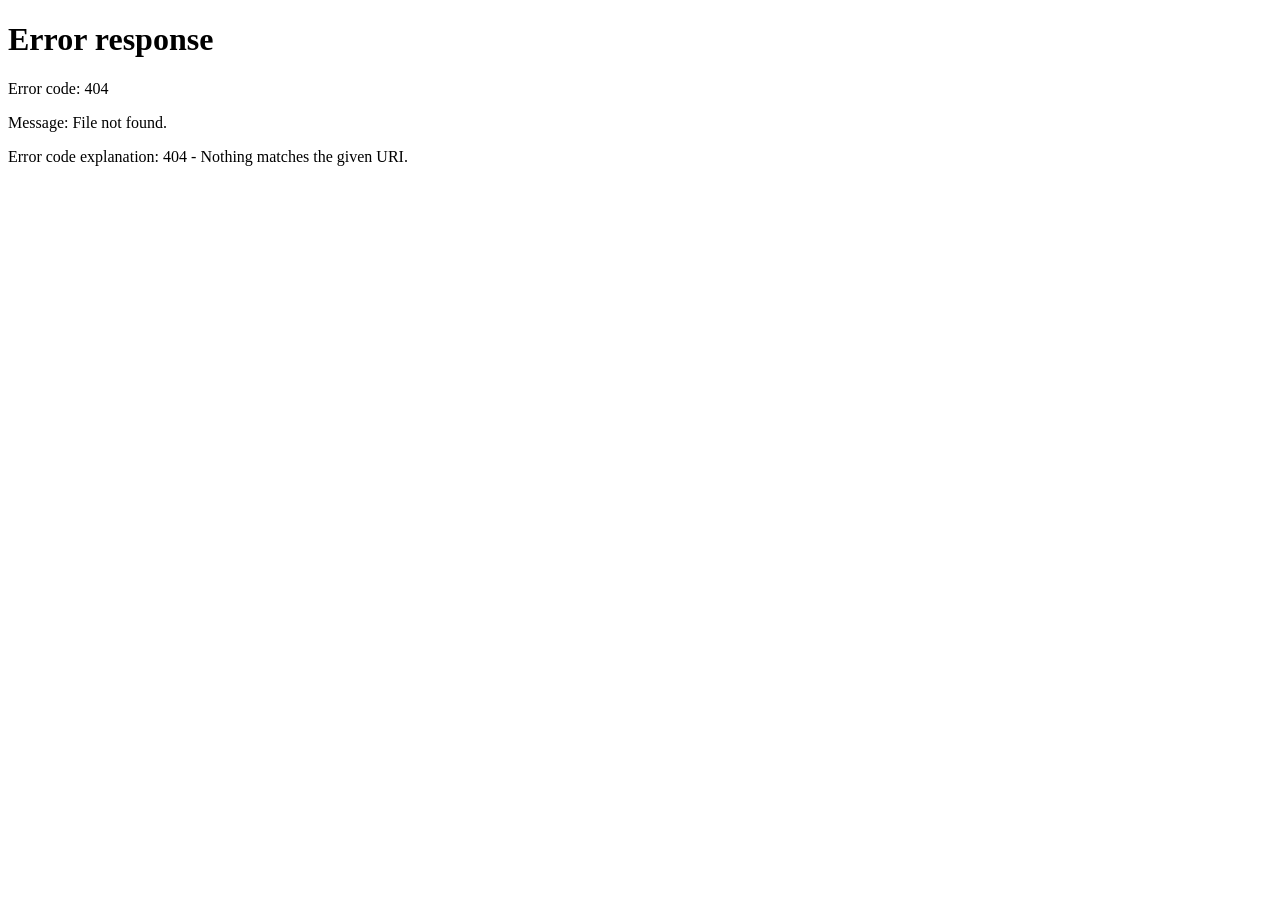
==== commit d233bc9b: "Raiz de local e favicon" ====
--- a/src/index.html
+++ b/src/index.html
@@ -5,6 +5,9 @@
   <meta charset="UTF-8" />
   <meta name="viewport" content="width=device-width, initial-scale=1" />
   <title>Agenda</title>
+  <link rel="icon" type="image/png" sizes="512x512" href="./favicon.png?v=20260714" />
+  <link rel="icon" type="image/x-icon" href="./favicon.ico?v=20260714" />
+  <link rel="apple-touch-icon" href="./favicon.png?v=20260714" />
   <link rel="stylesheet" href="./css/style.css?v=20260714.release" />
   <style>
     /* ── Autocomplete cliente ── */
@@ -857,7 +860,7 @@
 </div>
 
   <script src="./js/utils.js?v=20260714.release"></script>
-  <script src="./js/api.js?v=20260714.release"></script>
+  <script src="./js/api.js?v=20260714.route1"></script>
   <script src="./js/calendario.js?v=20260714.release"></script>
   <script src="./js/clientes.js?v=20260714.release"></script>
   <script src="./js/procedimentos.js?v=20260714.release"></script>
@@ -870,7 +873,7 @@
   <script src="./js/logs.js?v=20260714.release"></script>
   <script src="./js/dashboard.js?v=20260714.release"></script>
   <script src="./js/usuarios.js?v=20260714.release"></script>
-  <script src="./js/app.js?v=20260714.release"></script>
+  <script src="./js/app.js?v=20260714.route1"></script>
 </body>
 
 </html>
--- a/src/css/style.css
+++ b/src/css/style.css
@@ -147,7 +147,6 @@
     no-repeat,
     linear-gradient(145deg, var(--sidebar-start), #974780 52%, var(--sidebar-end))
     no-repeat;
-  
 }
 
 .sidebar-logo {
@@ -160,7 +159,7 @@
   object-fit: contain;
   background: transparent;
   box-shadow: none;
-  filter: 
+  filter:
     saturate(2)
     drop-shadow(0 0 3px rgb(255, 255, 255))
     drop-shadow(0 0 6px rgb(255, 255, 255))
